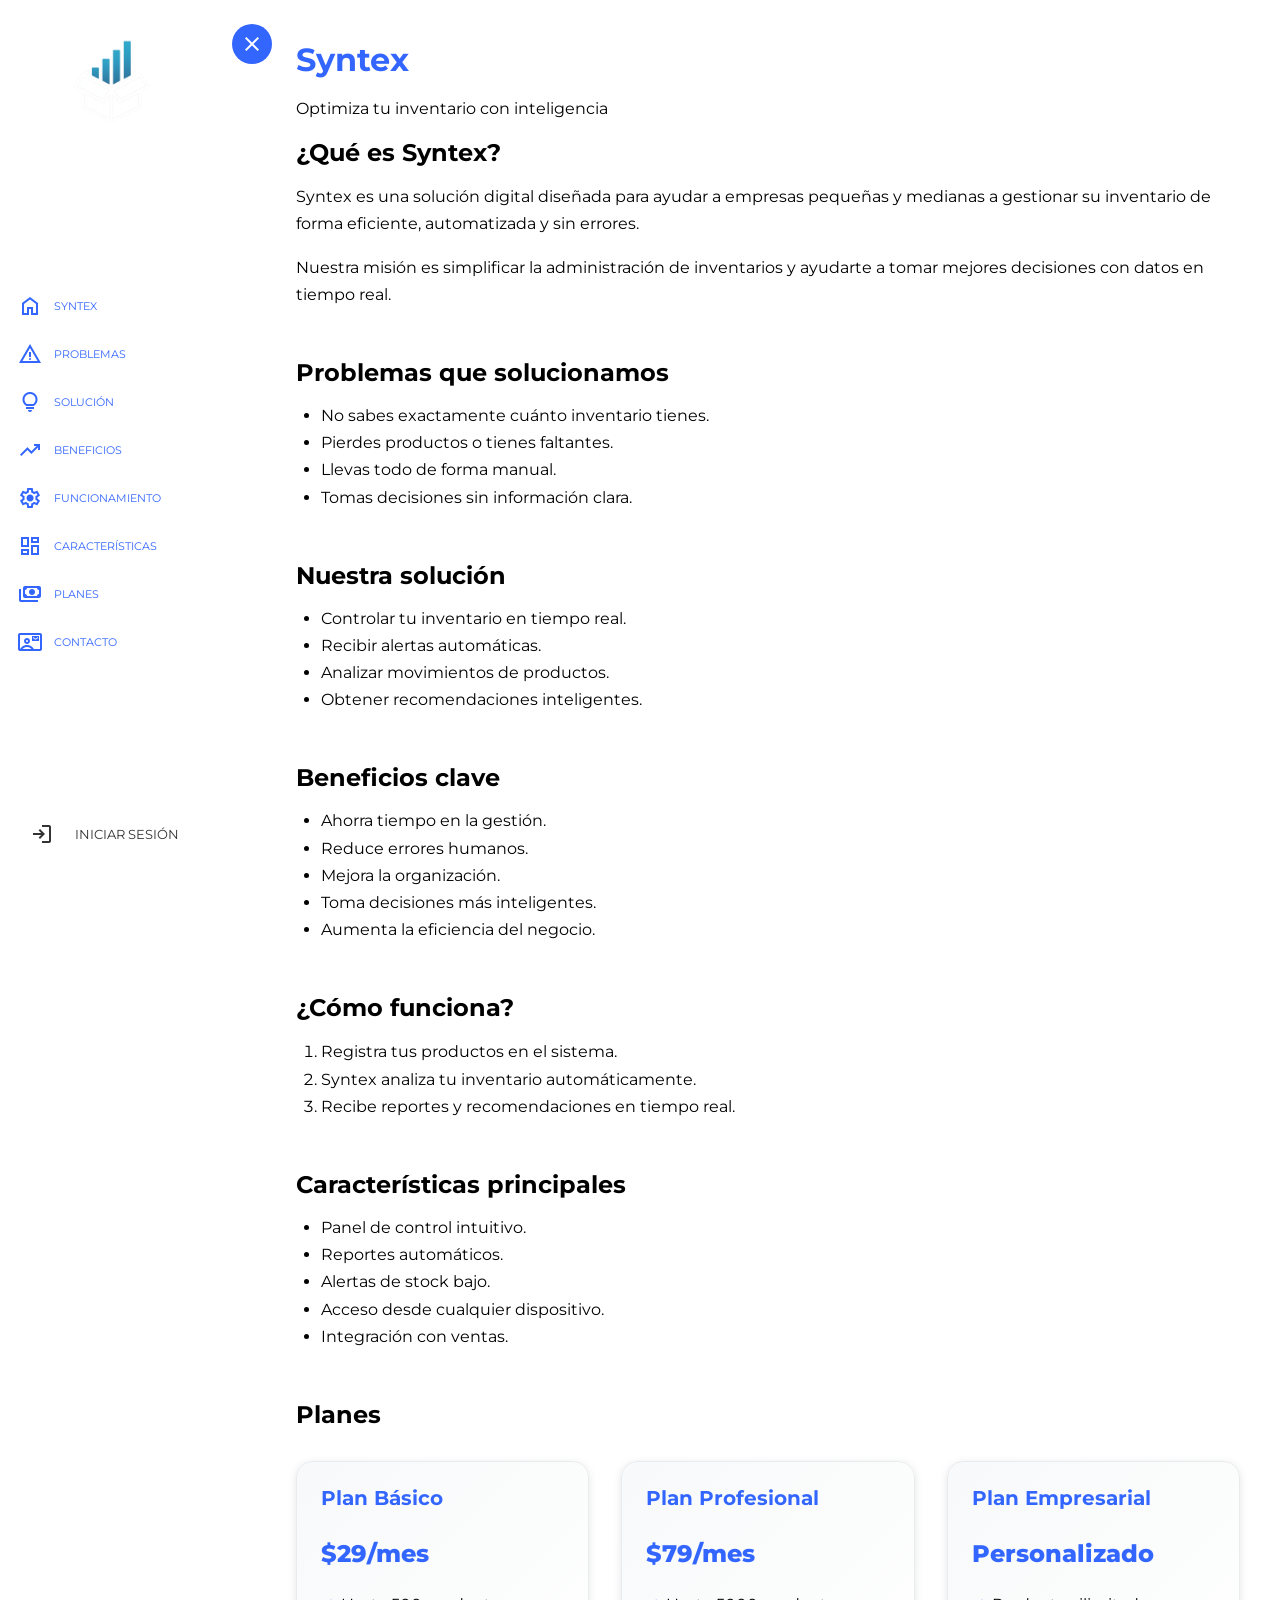
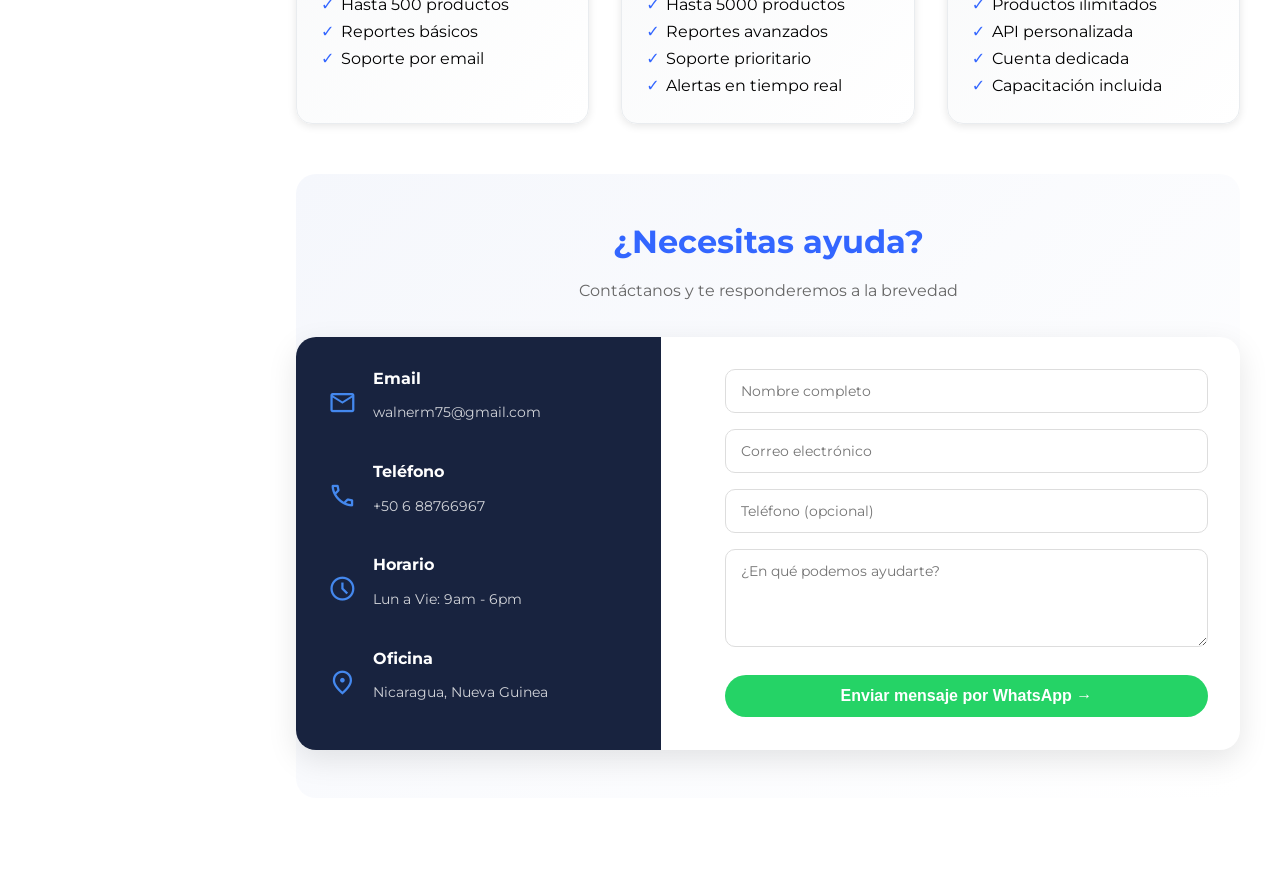
==== dashboard.html @ 65f5b145 "commit" ====
<!DOCTYPE html>
<html lang="es">
<head>
    <meta charset="UTF-8">
    <meta name="viewport" content="width=device-width, initial-scale=1.0">
    <meta name="description" content="Syntex - Solución inteligente para gestionar inventarios con IA">
    <title>Syntex | Optimiza tu inventario con inteligencia</title>

    <!-- Google Fonts -->
    <link href="https://fonts.googleapis.com/css2?family=Montserrat:wght@400;500;600;700;800&display=swap" rel="stylesheet">
    <link href="https://fonts.googleapis.com/css2?family=Material+Symbols+Outlined&display=swap" rel="stylesheet">

    <!-- CSS Principal -->
    <link rel="stylesheet" href="deshboard.css">
</head>
<body>

    <!-- SIDEBAR -->
    <aside class="sidebar" id="sidebar">

        <!-- Botón toggle del menú -->
        <div class="sidebar__toggle">
            <input type="checkbox" id="menu-checkbox" aria-label="Abrir o cerrar menú lateral">
            <label for="menu-checkbox" class="material-symbols-outlined menu-icon menu-icon--close" aria-hidden="true">close</label>
            <label for="menu-checkbox" class="material-symbols-outlined menu-icon menu-icon--open" aria-hidden="true">double_arrow</label>
        </div>

        <!-- Logo -->
        <div class="sidebar__logo">
            <img src="img/logo-Syntex.png" alt="Syntex - Volver al inicio" class="sidebar__logo-img">
        </div>

        <!-- Navegación principal -->
        <nav class="sidebar__nav" aria-label="Menú principal">
            <ul class="sidebar__menu">
                <li class="sidebar__item">
                    <span class="material-symbols-outlined" aria-hidden="true">home</span>
                    <a href="#que-es">Syntex</a>
                </li>
                <li class="sidebar__item">
                    <span class="material-symbols-outlined" aria-hidden="true">warning</span>
                    <a href="#problemas">Problemas</a>
                </li>
                <li class="sidebar__item">
                    <span class="material-symbols-outlined" aria-hidden="true">lightbulb</span>
                    <a href="#solucion">Solución</a>
                </li>
                <li class="sidebar__item">
                    <span class="material-symbols-outlined" aria-hidden="true">trending_up</span>
                    <a href="#beneficios">Beneficios</a>
                </li>
                <li class="sidebar__item">
                    <span class="material-symbols-outlined" aria-hidden="true">settings</span>
                    <a href="#funcionamiento">Funcionamiento</a>
                </li>
                <li class="sidebar__item">
                    <span class="material-symbols-outlined" aria-hidden="true">dashboard</span>
                    <a href="#caracteristicas">Características</a>
                </li>
                <li class="sidebar__item">
                    <span class="material-symbols-outlined" aria-hidden="true">payments</span>
                    <a href="#planes">Planes</a>
                </li>
                <li class="sidebar__item">
                    <span class="material-symbols-outlined" aria-hidden="true">contact_mail</span>
                    <a href="#contacto">Contacto</a>
                </li>
            </ul>
        </nav>

        <!-- Perfil de usuario -->
        <!-- Perfil / Login -->
        <div class="sidebar__profile">
            <a href="index.html" class="sidebar__item item--profile" style="text-decoration: none;">
                <span class="material-symbols-outlined" aria-hidden="true">login</span>
                <span class="profile-option">Iniciar sesión</span>
            </a>
        </div>
        </div>
    </aside>

    <!-- CONTENIDO PRINCIPAL -->
    <main class="main-content">
        <h1 class="main-title">Syntex</h1>
        <p class="tagline">Optimiza tu inventario con inteligencia</p>

        <section id="que-es" class="content-section">
            <h2>¿Qué es Syntex?</h2>
            <p>Syntex es una solución digital diseñada para ayudar a empresas pequeñas y medianas a gestionar su inventario de forma eficiente, automatizada y sin errores.</p>
            <p>Nuestra misión es simplificar la administración de inventarios y ayudarte a tomar mejores decisiones con datos en tiempo real.</p>
        </section>

        <section id="problemas" class="content-section">
            <h2>Problemas que solucionamos</h2>
            <ul>
                <li>No sabes exactamente cuánto inventario tienes.</li>
                <li>Pierdes productos o tienes faltantes.</li>
                <li>Llevas todo de forma manual.</li>
                <li>Tomas decisiones sin información clara.</li>
            </ul>
        </section>

        <section id="solucion" class="content-section">
            <h2>Nuestra solución</h2>
            <ul>
                <li>Controlar tu inventario en tiempo real.</li>
                <li>Recibir alertas automáticas.</li>
                <li>Analizar movimientos de productos.</li>
                <li>Obtener recomendaciones inteligentes.</li>
            </ul>
        </section>

        <section id="beneficios" class="content-section">
            <h2>Beneficios clave</h2>
            <ul>
                <li>Ahorra tiempo en la gestión.</li>
                <li>Reduce errores humanos.</li>
                <li>Mejora la organización.</li>
                <li>Toma decisiones más inteligentes.</li>
                <li>Aumenta la eficiencia del negocio.</li>
            </ul>
        </section>

        <section id="funcionamiento" class="content-section">
            <h2>¿Cómo funciona?</h2>
            <ol>
                <li>Registra tus productos en el sistema.</li>
                <li>Syntex analiza tu inventario automáticamente.</li>
                <li>Recibe reportes y recomendaciones en tiempo real.</li>
            </ol>
        </section>

        <section id="caracteristicas" class="content-section">
            <h2>Características principales</h2>
            <ul>
                <li>Panel de control intuitivo.</li>
                <li>Reportes automáticos.</li>
                <li>Alertas de stock bajo.</li>
                <li>Acceso desde cualquier dispositivo.</li>
                <li>Integración con ventas.</li>
            </ul>
        </section>

        <section id="planes" class="content-section">
            <h2>Planes</h2>
            <div class="plans-container">
                <div class="plan-card">
                    <h3>Plan Básico</h3>
                    <p class="plan-price">$29/mes</p>
                    <ul>
                        <li>Hasta 500 productos</li>
                        <li>Reportes básicos</li>
                        <li>Soporte por email</li>
                    </ul>
                </div>
                <div class="plan-card">
                    <h3>Plan Profesional</h3>
                    <p class="plan-price">$79/mes</p>
                    <ul>
                        <li>Hasta 5000 productos</li>
                        <li>Reportes avanzados</li>
                        <li>Soporte prioritario</li>
                        <li>Alertas en tiempo real</li>
                    </ul>
                </div>
                <div class="plan-card">
                    <h3>Plan Empresarial</h3>
                    <p class="plan-price">Personalizado</p>
                    <ul>
                        <li>Productos ilimitados</li>
                        <li>API personalizada</li>
                        <li>Cuenta dedicada</li>
                        <li>Capacitación incluida</li>
                    </ul>
                </div>
            </div>
        </section>

        <!-- SECCIÓN DE CONTACTO CON WHATSAPP (sin botón flotante) -->
        <section id="contacto" class="contact-section">
            <h2 class="contact-section__title">¿Necesitas ayuda?</h2>
            <p class="contact-section__subtitle">Contáctanos y te responderemos a la brevedad</p>

            <div class="contact-section__container">
                <!-- Información de contacto -->
                <div class="contact-info">
                    <div class="contact-info__item">
                        <span class="material-symbols-outlined">mail</span>
                        <div>
                            <h4>Email</h4>
                            <p>walnerm75@gmail.com</p>
                        </div>
                    </div>
                    <div class="contact-info__item">
                        <span class="material-symbols-outlined">phone</span>
                        <div>
                            <h4>Teléfono</h4>
                            <p>+50 6 88766967</p>
                        </div>
                    </div>
                    <div class="contact-info__item">
                        <span class="material-symbols-outlined">schedule</span>
                        <div>
                            <h4>Horario</h4>
                            <p>Lun a Vie: 9am - 6pm</p>
                        </div>
                    </div>
                    <div class="contact-info__item">
                        <span class="material-symbols-outlined">location_on</span>
                        <div>
                            <h4>Oficina</h4>
                            <p>Nicaragua, Nueva Guinea</p>
                        </div>
                    </div>
                </div>

                <!-- Formulario de contacto que envía a WhatsApp -->
                <form class="contact-form" id="whatsappForm">
                    <div class="contact-form__group">
                        <input type="text" id="whatsapp_nombre" placeholder="Nombre completo" required>
                    </div>
                    <div class="contact-form__group">
                        <input type="email" id="whatsapp_email" placeholder="Correo electrónico" required>
                    </div>
                    <div class="contact-form__group">
                        <input type="tel" id="whatsapp_telefono" placeholder="Teléfono (opcional)">
                    </div>
                    <div class="contact-form__group">
                        <textarea id="whatsapp_mensaje" rows="4" placeholder="¿En qué podemos ayudarte?" required></textarea>
                    </div>
                    <button type="submit" class="contact-form__button">Enviar mensaje por WhatsApp →</button>
                </form>
            </div>
        </section>
    </main>

    <!-- JavaScript para el menú colapsable y WhatsApp -->
    <script>
        // Menú colapsable
        (function() {
            const checkbox = document.getElementById('menu-checkbox');
            const sidebar = document.getElementById('sidebar');

            if (checkbox && sidebar) {
                checkbox.addEventListener('change', function() {
                    if (this.checked) {
                        sidebar.classList.add('sidebar--collapsed');
                    } else {
                        sidebar.classList.remove('sidebar--collapsed');
                    }
                });
            }
        })();

        // Formulario que envía a WhatsApp
        const whatsappForm = document.getElementById('whatsappForm');
        if (whatsappForm) {
            whatsappForm.addEventListener('submit', function(e) {
                e.preventDefault();

                const nombre = document.getElementById('whatsapp_nombre').value;
                const email = document.getElementById('whatsapp_email').value;
                const telefono = document.getElementById('whatsapp_telefono').value;
                const mensaje = document.getElementById('whatsapp_mensaje').value;

                // Construir el mensaje para WhatsApp
                let texto = `*Nuevo mensaje desde Syntex*%0A%0A`;
                texto += `*Nombre:* ${nombre}%0A`;
                texto += `*Email:* ${email}%0A`;
                if(telefono) texto += `*Teléfono:* ${telefono}%0A`;
                texto += `*Mensaje:* ${mensaje}`;

                // ⚠️ CAMBIA ESTE NÚMERO POR EL TUYO ⚠️
                window.open(`https://wa.me/81262940?text=${texto}`, '_blank');

                alert('Serás redirigido a WhatsApp para enviar el mensaje');
                this.reset();
            });
        }
    </script>
</body>
</html>
---- deshboard.css ----
* {
    box-sizing: border-box;
}

html {
    scroll-behavior: smooth;
}

body, div, ul, li, a , h1, h2, h3, h4 {
    margin: 0;
    padding: 0;
}

label, .sidebar__nav {
    user-select: none;
}

body {
    --bg-color: color-mix(in srgb, #26f 70%, #fff);
    --sidebar-color: #fff;
    --dark-color: #36f;
    --text-color: #333;
    background-color: var(--sidebar-color);
    font-family: 'Montserrat', system-ui, sans-serif;
}

/* ============================================
HEADER / NAVEGACIÓN (corregido sin azul)
   ============================================ */

.header {
    max-height: 50px;
    background-color: #fff;
    display: flex;
    justify-content: space-between;
    align-items: center;
    position: relative;
    z-index: 10;
    text-align: center;
    font-size: 20px;
    color: #48e;
}

.header__open-nav-button {
    color: #48e;
    font-size: 3rem;
    font-weight: 600;
    position: absolute;
    right: 10px;
    background: transparent;
    border: none;
    cursor: pointer;
    -webkit-tap-highlight-color: transparent;
}

.header__open-nav-button:focus,
.header__open-nav-button:active {
    outline: none;
    background: transparent;
    color: #48e;
}

.header__checkbox {
    display: none;
}

.header__checkbox:focus,
.header__checkbox:active {
    outline: none;
}

.header__nav {
    display: none;
    background-color: #fff;
    position: absolute;
    height: 100vh;
    width: 100vw;
    top: 0;
    left: 0;
    z-index: 100;
}

.header__checkbox:checked ~ .header__nav {
    display: flex;
    align-items: center;
    justify-content: center;
}

.header__nav-list {
    display: flex;
    flex-direction: column;
    height: 40vh;
    margin: auto;
    justify-content: space-evenly;
    align-items: center;
}

.header__logo {
    max-width: 100%;
    width: 50px;
    margin: 10px 20px;
    object-fit: contain;
}

.header__nav-item {
    list-style: none;
}

.header__nav-item a {
    color: inherit;
    text-decoration: none;
    font-size: 1.2rem;
    transition: all 0.3s ease;
    -webkit-tap-highlight-color: transparent;
}

.header__nav-item a:focus,
.header__nav-item a:active {
    outline: none;
    background: transparent;
    color: #48e;
}

.header__nav-item a:hover {
    text-decoration: underline;
    color: #48e;
}

/* -------- HEADER QUERIES --------*/
@media screen and (min-width: 600px) {
    .header {
        padding: 20px 0;
        position: sticky;
        top: 0;
        max-height: 80px;
    }

    .header__nav {
        display: block;
        position: static;
        height: auto;
        width: auto;
        justify-content: space-between;
        background-color: initial;
    }

    .header__nav-list {
        flex-direction: row;
        height: auto;
        width: auto;
        gap: 20px;
        margin-right: 40px;
    }

    .header__open-nav-button {
        display: none;
    }
}

/* ============================================
SIDEBAR STYLES
   ============================================ */

.sidebar {
    background-color: var(--sidebar-color);
    position: fixed;
    height: 100dvh;
    width: clamp(220px, 20vw, 300px);
    font-size: clamp(1rem, 2.2vw, 1.5rem);
    display: flex;
    flex-direction: column;
    justify-content: space-between;
    padding: 30px 0 30px 6px;
    transition: all 0.3s ease-in-out;
    z-index: 100;
}

.sidebar--collapsed {
    width: 85px;
}

.sidebar__toggle {
    position: absolute;
    top: 1.5rem;
    right: -1rem;
    z-index: 110;
}

#menu-checkbox {
    display: none;
}

.menu-icon {
    background-color: var(--dark-color);
    color: white;
    font-size: 1.5rem;
    border-radius: 50%;
    padding: 0.5rem;
    cursor: pointer;
    transition: all 0.3s ease;
    display: inline-block;
}

.menu-icon--open {
    display: none;
}

#menu-checkbox:checked ~ .menu-icon--close {
    display: none;
}

#menu-checkbox:checked ~ .menu-icon--open {
    display: inline-block;
}

.sidebar--collapsed .sidebar__toggle {
    right: -0.5rem;
}

.sidebar__nav {
    flex: 1;
    display: flex;
}

.sidebar__nav ul {
    display: flex;
    flex-direction: column;
    justify-content: center;
    width: 100%;
}

.sidebar__item {
    list-style: none;
    display: flex;
    align-items: center;
    text-transform: uppercase;
    font-size: .7rem;
    padding-right: 6px;
    color: var(--dark-color);
    border-radius: 36px 0 0 36px;
    position: relative;
    transition: all 0.3s ease;
    white-space: nowrap;
}

.sidebar__item span {
    padding: 12px;
    font-size: 1.5rem;
}

.sidebar__item a {
    color: inherit;
    text-decoration: none;
}

.sidebar__item:hover {
    background-color: var(--bg-color);
    color: var(--sidebar-color);
}

.sidebar--collapsed .sidebar__item a {
    display: none;
}

.sidebar--collapsed .sidebar__item {
    padding: 0.5rem;
    border-radius: 50%;
    justify-content: center;
}

.sidebar--collapsed .sidebar__item:hover {
    border-radius: 50%;
}

/*----- SIDEBAR PICTURE STYLES ----*/

.sidebar__logo {
    margin-left: 1.5rem;
    position: relative;
    z-index: 10;
    transition: all 0.3s ease;
}

.sidebar__logo-img {
    width: clamp(4rem, 75%, 20rem);
    opacity: .82;
    filter: hue-rotate(-22deg);
    transition: all 0.3s ease;
}

.sidebar--collapsed .sidebar__logo {
    margin-left: 0.25rem;
}

.sidebar--collapsed .sidebar__logo-img {
    max-width: 3rem;
}

/*----- SIDEBAR PROFILE MENU STYLES ----*/

.sidebar__profile img {
    border-radius: 50%;
    width: 1.5rem;
}

.item--profile .profile-option {
    font-size: .8rem;
    padding: 0 12px 0 9px;
    color: inherit;
}

.item--profile {
    margin: 12px;
    width: fit-content;
    color: var(--text-color);
}

.item--profile:hover {
    opacity: .7;
}

.sidebar--collapsed .profile-option {
    display: none;
}

/*----- MAIN CONTENT -----*/

.main-content {
    margin-left: clamp(220px, 20vw, 300px);
    padding: 40px;
    min-height: 100vh;
    background-color: #fff;
    transition: all 0.3s ease;
}

.sidebar--collapsed ~ .main-content {
    margin-left: 85px;
}

.main-content h1 {
    color: var(--dark-color);
    margin-bottom: 10px;
}

.main-content h2 {
    margin-bottom: 15px;
}

.main-content section {
    margin-bottom: 50px;
}

.main-content p,
.main-content li {
    line-height: 1.7;
}

.main-content ul,
.main-content ol {
    padding-left: 25px;
}

/*----- PLANES -----*/

.plans-container {
    display: flex;
    flex-wrap: wrap;
    gap: 2rem;
    margin-top: 2rem;
}

.plan-card {
    flex: 1;
    min-width: 200px;
    background: linear-gradient(135deg, #f8f9fa, #ffffff);
    border-radius: 1rem;
    padding: 1.5rem;
    box-shadow: 0 2px 8px rgba(0,0,0,0.1);
    transition: all 0.3s ease;
    border: 1px solid #e9ecef;
}

.plan-card:hover {
    transform: translateY(-5px);
    box-shadow: 0 4px 20px rgba(0,0,0,0.15);
}

.plan-card h3 {
    font-size: 1.25rem;
    font-weight: 700;
    color: var(--dark-color);
    margin-bottom: 0.5rem;
}

.plan-price {
    font-size: 1.5rem;
    font-weight: 800;
    color: var(--dark-color);
    margin-bottom: 1rem;
}

.plan-card ul {
    list-style: none;
    padding-left: 0;
}

.plan-card li {
    padding-left: 1.25rem;
    position: relative;
}

.plan-card li::before {
    content: '✓';
    position: absolute;
    left: 0;
    color: var(--dark-color);
    font-weight: bold;
}

/*----- SECCIÓN DE CONTACTO -----*/

.contact-section {
    padding: 3rem 0;
    background: linear-gradient(135deg, #f5f7fc 0%, #fff 100%);
    border-radius: 20px;
    margin-top: 2rem;
}

.contact-section__title {
    font-size: 2rem;
    text-align: center;
    color: var(--dark-color);
    margin-bottom: 0.5rem;
}

.contact-section__subtitle {
    text-align: center;
    color: #666;
    margin-bottom: 2rem;
}

.contact-section__container {
    max-width: 1000px;
    margin: 0 auto;
    display: grid;
    grid-template-columns: 1fr 1.5fr;
    gap: 2rem;
    background: #fff;
    border-radius: 20px;
    overflow: hidden;
    box-shadow: 0 10px 30px rgba(0,0,0,0.1);
}

.contact-info {
    background: #18233f;
    color: #fff;
    padding: 2rem;
    display: flex;
    flex-direction: column;
    gap: 1.5rem;
}

.contact-info__item {
    display: flex;
    align-items: center;
    gap: 1rem;
}

.contact-info__item .material-symbols-outlined {
    font-size: 1.8rem;
    color: #48e;
}

.contact-info__item h4 {
    margin-bottom: 0.25rem;
    font-size: 1rem;
}

.contact-info__item p {
    opacity: 0.8;
    font-size: 0.85rem;
}

.contact-form {
    padding: 2rem;
    display: flex;
    flex-direction: column;
    gap: 1rem;
}

.contact-form__group input,
.contact-form__group textarea {
    width: 100%;
    padding: 12px 15px;
    border: 1px solid #ddd;
    border-radius: 10px;
    font-family: inherit;
    font-size: 0.9rem;
    transition: all 0.3s ease;
}

.contact-form__group input:focus,
.contact-form__group textarea:focus {
    outline: none;
    border-color: #48e;
    box-shadow: 0 0 0 3px rgba(68, 136, 238, 0.1);
}

.contact-form__button {
    background-color: #25D366;
    color: #fff;
    border: none;
    padding: 12px 24px;
    border-radius: 50px;
    font-size: 1rem;
    font-weight: 600;
    cursor: pointer;
    transition: all 0.3s ease;
    margin-top: 0.5rem;
}

.contact-form__button:hover {
    background-color: #128C7E;
    transform: translateY(-2px);
}

/*----- RESPONSIVE -----*/

@media screen and (max-width: 768px) {
    .main-content {
        margin-left: 90px;
        padding: 20px;
    }

    .contact-section__container {
        grid-template-columns: 1fr;
    }

    .plans-container {
        flex-direction: column;
    }
}

@media (max-width: 480px) {
    .main-content {
        margin-left: 70px;
        padding: 15px;
    }

    .contact-section {
        padding: 2rem 1rem;
    }
}
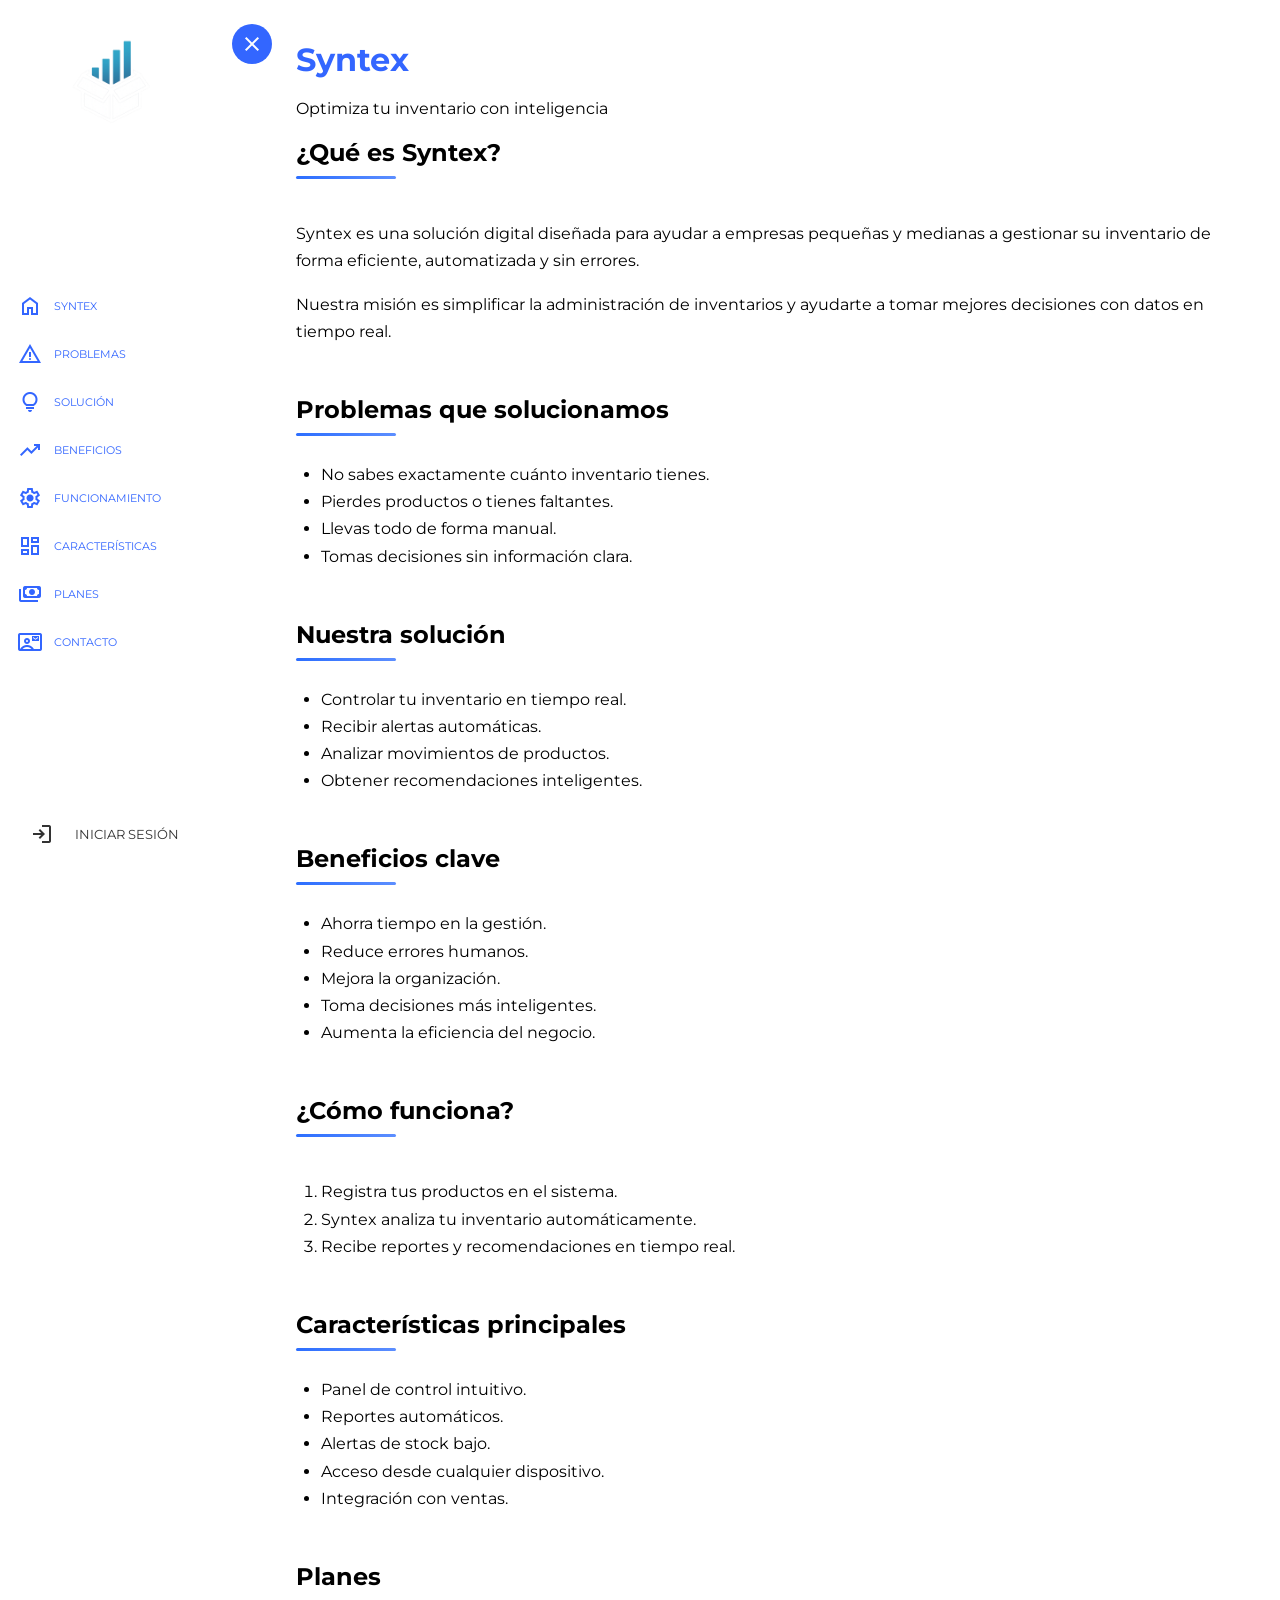
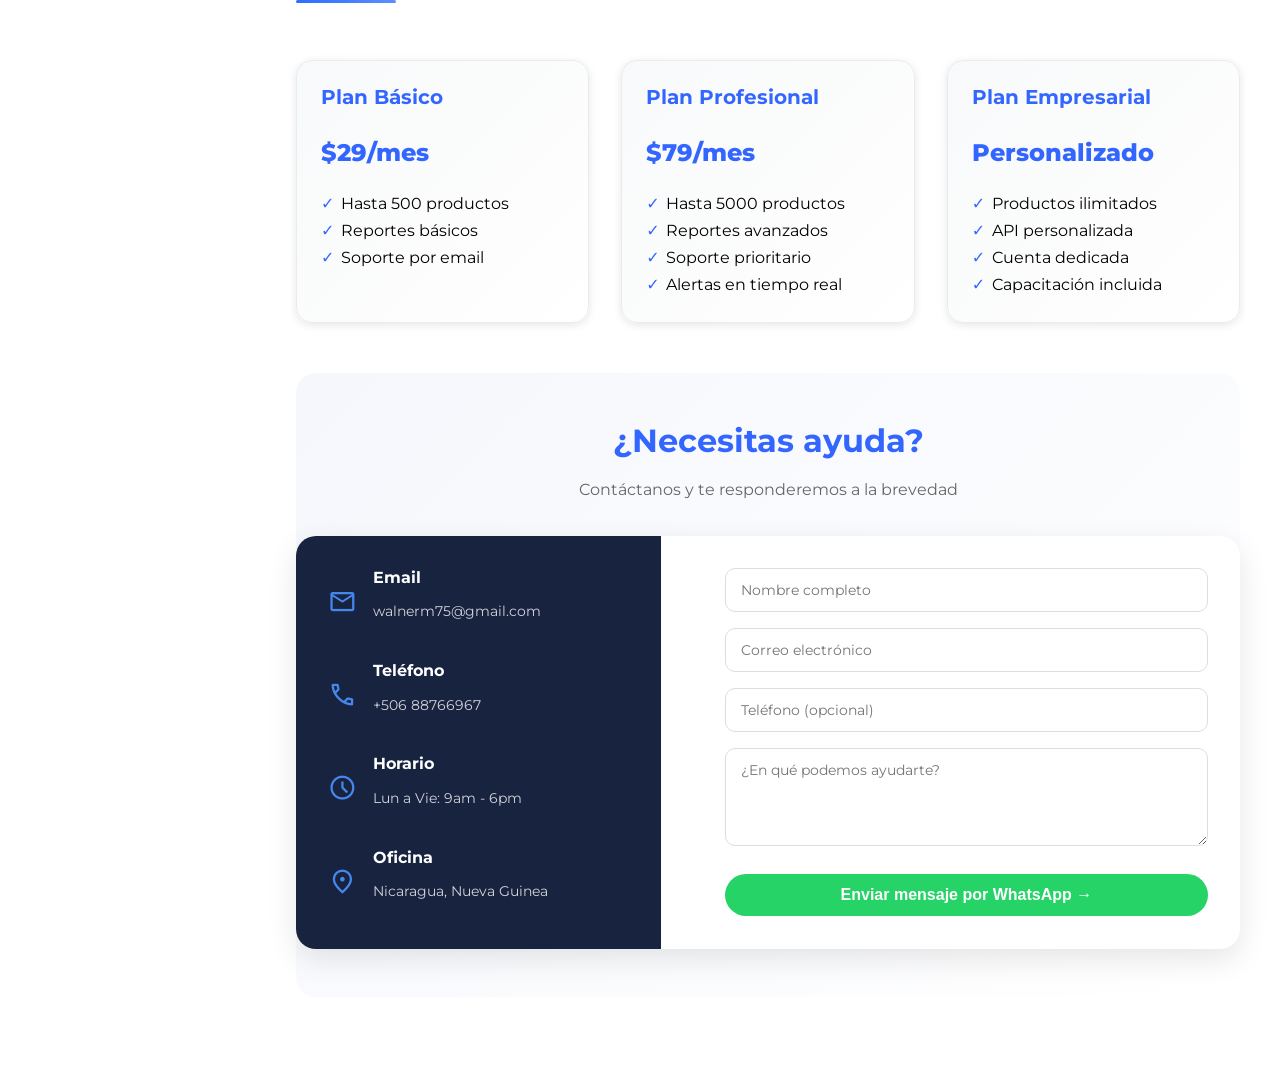
==== commit 846f6ad9: "commit" ====
--- a/dashboard.html
+++ b/dashboard.html
@@ -11,7 +11,7 @@
     <link href="https://fonts.googleapis.com/css2?family=Material+Symbols+Outlined&display=swap" rel="stylesheet">
 
     <!-- CSS Principal -->
-    <link rel="stylesheet" href="deshboard.css">
+    <link rel="stylesheet" href="dashboard.css">
 </head>
 <body>
 
@@ -69,7 +69,6 @@
         </nav>
 
         <!-- Perfil de usuario -->
-        <!-- Perfil / Login -->
         <div class="sidebar__profile">
             <a href="index.html" class="sidebar__item item--profile" style="text-decoration: none;">
                 <span class="material-symbols-outlined" aria-hidden="true">login</span>
@@ -176,7 +175,7 @@
             </div>
         </section>
 
-        <!-- SECCIÓN DE CONTACTO CON WHATSAPP (sin botón flotante) -->
+        <!-- SECCIÓN DE CONTACTO CON WHATSAPP -->
         <section id="contacto" class="contact-section">
             <h2 class="contact-section__title">¿Necesitas ayuda?</h2>
             <p class="contact-section__subtitle">Contáctanos y te responderemos a la brevedad</p>
@@ -195,7 +194,7 @@
                         <span class="material-symbols-outlined">phone</span>
                         <div>
                             <h4>Teléfono</h4>
-                            <p>+50 6 88766967</p>
+                            <p>+506 88766967</p>
                         </div>
                     </div>
                     <div class="contact-info__item">
@@ -270,7 +269,6 @@
                 if(telefono) texto += `*Teléfono:* ${telefono}%0A`;
                 texto += `*Mensaje:* ${mensaje}`;
 
-                // ⚠️ CAMBIA ESTE NÚMERO POR EL TUYO ⚠️
                 window.open(`https://wa.me/81262940?text=${texto}`, '_blank');
 
                 alert('Serás redirigido a WhatsApp para enviar el mensaje');
--- a/dashboard.css
+++ b/dashboard.css
@@ -0,0 +1,577 @@
+* {
+    box-sizing: border-box;
+}
+
+html {
+    scroll-behavior: smooth;
+}
+
+body, div, ul, li, a , h1, h2, h3, h4 {
+    margin: 0;
+    padding: 0;
+}
+
+label, .sidebar__nav {
+    user-select: none;
+}
+
+body {
+    --bg-color: color-mix(in srgb, #26f 70%, #fff);
+    --sidebar-color: #fff;
+    --dark-color: #36f;
+    --text-color: #333;
+    background-color: var(--sidebar-color);
+    font-family: 'Montserrat', system-ui, sans-serif;
+}
+
+/* ============================================
+HEADER / NAVEGACIÓN (corregido sin azul)
+   ============================================ */
+
+.header {
+    max-height: 50px;
+    background-color: #fff;
+    display: flex;
+    justify-content: space-between;
+    align-items: center;
+    position: relative;
+    z-index: 10;
+    text-align: center;
+    font-size: 20px;
+    color: #48e;
+}
+
+.header__open-nav-button {
+    color: #48e;
+    font-size: 3rem;
+    font-weight: 600;
+    position: absolute;
+    right: 10px;
+    background: transparent;
+    border: none;
+    cursor: pointer;
+    -webkit-tap-highlight-color: transparent;
+}
+
+.header__open-nav-button:focus,
+.header__open-nav-button:active {
+    outline: none;
+    background: transparent;
+    color: #48e;
+}
+
+.header__checkbox {
+    display: none;
+}
+
+.header__checkbox:focus,
+.header__checkbox:active {
+    outline: none;
+}
+
+.header__nav {
+    display: none;
+    background-color: #fff;
+    position: absolute;
+    height: 100vh;
+    width: 100vw;
+    top: 0;
+    left: 0;
+    z-index: 100;
+}
+
+.header__checkbox:checked ~ .header__nav {
+    display: flex;
+    align-items: center;
+    justify-content: center;
+}
+
+.header__nav-list {
+    display: flex;
+    flex-direction: column;
+    height: 40vh;
+    margin: auto;
+    justify-content: space-evenly;
+    align-items: center;
+}
+
+.header__logo {
+    max-width: 100%;
+    width: 50px;
+    margin: 10px 20px;
+    object-fit: contain;
+}
+
+.header__nav-item {
+    list-style: none;
+}
+
+.header__nav-item a {
+    color: inherit;
+    text-decoration: none;
+    font-size: 1.2rem;
+    transition: all 0.3s ease;
+    -webkit-tap-highlight-color: transparent;
+}
+
+.header__nav-item a:focus,
+.header__nav-item a:active {
+    outline: none;
+    background: transparent;
+    color: #48e;
+}
+
+.header__nav-item a:hover {
+    text-decoration: underline;
+    color: #48e;
+}
+
+/* -------- HEADER QUERIES --------*/
+@media screen and (min-width: 600px) {
+    .header {
+        padding: 20px 0;
+        position: sticky;
+        top: 0;
+        max-height: 80px;
+    }
+
+    .header__nav {
+        display: block;
+        position: static;
+        height: auto;
+        width: auto;
+        justify-content: space-between;
+        background-color: initial;
+    }
+
+    .header__nav-list {
+        flex-direction: row;
+        height: auto;
+        width: auto;
+        gap: 20px;
+        margin-right: 40px;
+    }
+
+    .header__open-nav-button {
+        display: none;
+    }
+}
+
+/* ============================================
+SIDEBAR STYLES
+   ============================================ */
+
+.sidebar {
+    background-color: var(--sidebar-color);
+    position: fixed;
+    height: 100dvh;
+    width: clamp(220px, 20vw, 300px);
+    font-size: clamp(1rem, 2.2vw, 1.5rem);
+    display: flex;
+    flex-direction: column;
+    justify-content: space-between;
+    padding: 30px 0 30px 6px;
+    transition: all 0.3s ease-in-out;
+    z-index: 100;
+}
+
+.sidebar--collapsed {
+    width: 85px;
+}
+
+.sidebar__toggle {
+    position: absolute;
+    top: 1.5rem;
+    right: -1rem;
+    z-index: 110;
+}
+
+#menu-checkbox {
+    display: none;
+}
+
+.menu-icon {
+    background-color: var(--dark-color);
+    color: white;
+    font-size: 1.5rem;
+    border-radius: 50%;
+    padding: 0.5rem;
+    cursor: pointer;
+    transition: all 0.3s ease;
+    display: inline-block;
+}
+
+.menu-icon--open {
+    display: none;
+}
+
+#menu-checkbox:checked ~ .menu-icon--close {
+    display: none;
+}
+
+#menu-checkbox:checked ~ .menu-icon--open {
+    display: inline-block;
+}
+
+.sidebar--collapsed .sidebar__toggle {
+    right: -0.5rem;
+}
+
+.sidebar__nav {
+    flex: 1;
+    display: flex;
+}
+
+.sidebar__nav ul {
+    display: flex;
+    flex-direction: column;
+    justify-content: center;
+    width: 100%;
+}
+
+.sidebar__item {
+    list-style: none;
+    display: flex;
+    align-items: center;
+    text-transform: uppercase;
+    font-size: .7rem;
+    padding-right: 6px;
+    color: var(--dark-color);
+    border-radius: 36px 0 0 36px;
+    position: relative;
+    transition: all 0.3s ease;
+    white-space: nowrap;
+}
+
+.sidebar__item span {
+    padding: 12px;
+    font-size: 1.5rem;
+}
+
+.sidebar__item a {
+    color: inherit;
+    text-decoration: none;
+}
+
+.sidebar__item:hover {
+    background-color: var(--bg-color);
+    color: var(--sidebar-color);
+}
+
+.sidebar--collapsed .sidebar__item a {
+    display: none;
+}
+
+.sidebar--collapsed .sidebar__item {
+    padding: 0.5rem;
+    border-radius: 50%;
+    justify-content: center;
+}
+
+.sidebar--collapsed .sidebar__item:hover {
+    border-radius: 50%;
+}
+
+/*----- SIDEBAR PICTURE STYLES ----*/
+
+.sidebar__logo {
+    margin-left: 1.5rem;
+    position: relative;
+    z-index: 10;
+    transition: all 0.3s ease;
+}
+
+.sidebar__logo-img {
+    width: clamp(4rem, 75%, 20rem);
+    opacity: .82;
+    filter: hue-rotate(-22deg);
+    transition: all 0.3s ease;
+}
+
+.sidebar--collapsed .sidebar__logo {
+    margin-left: 0.25rem;
+}
+
+.sidebar--collapsed .sidebar__logo-img {
+    max-width: 3rem;
+}
+
+/*----- SIDEBAR PROFILE MENU STYLES ----*/
+
+.sidebar__profile img {
+    border-radius: 50%;
+    width: 1.5rem;
+}
+
+.item--profile .profile-option {
+    font-size: .8rem;
+    padding: 0 12px 0 9px;
+    color: inherit;
+}
+
+.item--profile {
+    margin: 12px;
+    width: fit-content;
+    color: var(--text-color);
+}
+
+.item--profile:hover {
+    opacity: .7;
+}
+
+.sidebar--collapsed .profile-option {
+    display: none;
+}
+
+/*----- MAIN CONTENT -----*/
+
+.main-content {
+    margin-left: clamp(220px, 20vw, 300px);
+    padding: 40px;
+    min-height: 100vh;
+    background-color: #fff;
+    transition: all 0.3s ease;
+}
+
+.sidebar--collapsed ~ .main-content {
+    margin-left: 85px;
+}
+
+.main-content h1 {
+    color: var(--dark-color);
+    margin-bottom: 10px;
+}
+
+.main-content h2 {
+    margin-bottom: 15px;
+}
+
+.main-content section {
+    margin-bottom: 50px;
+}
+
+.main-content p,
+.main-content li {
+    line-height: 1.7;
+}
+
+.main-content ul,
+.main-content ol {
+    padding-left: 25px;
+}
+
+/*----- PLANES -----*/
+
+.plans-container {
+    display: flex;
+    flex-wrap: wrap;
+    gap: 2rem;
+    margin-top: 2rem;
+}
+
+.plan-card {
+    flex: 1;
+    min-width: 200px;
+    background: linear-gradient(135deg, #f8f9fa, #ffffff);
+    border-radius: 1rem;
+    padding: 1.5rem;
+    box-shadow: 0 2px 8px rgba(0,0,0,0.1);
+    transition: all 0.3s ease;
+    border: 1px solid #e9ecef;
+}
+
+.plan-card:hover {
+    transform: translateY(-5px);
+    box-shadow: 0 4px 20px rgba(0,0,0,0.15);
+}
+
+.plan-card h3 {
+    font-size: 1.25rem;
+    font-weight: 700;
+    color: var(--dark-color);
+    margin-bottom: 0.5rem;
+}
+
+.plan-price {
+    font-size: 1.5rem;
+    font-weight: 800;
+    color: var(--dark-color);
+    margin-bottom: 1rem;
+}
+
+.plan-card ul {
+    list-style: none;
+    padding-left: 0;
+}
+
+.plan-card li {
+    padding-left: 1.25rem;
+    position: relative;
+}
+
+.plan-card li::before {
+    content: '✓';
+    position: absolute;
+    left: 0;
+    color: var(--dark-color);
+    font-weight: bold;
+}
+
+/*----- SECCIÓN DE CONTACTO -----*/
+
+.contact-section {
+    padding: 3rem 0;
+    background: linear-gradient(135deg, #f5f7fc 0%, #fff 100%);
+    border-radius: 20px;
+    margin-top: 2rem;
+}
+
+.contact-section__title {
+    font-size: 2rem;
+    text-align: center;
+    color: var(--dark-color);
+    margin-bottom: 0.5rem;
+}
+
+.contact-section__subtitle {
+    text-align: center;
+    color: #666;
+    margin-bottom: 2rem;
+}
+
+.contact-section__container {
+    max-width: 1000px;
+    margin: 0 auto;
+    display: grid;
+    grid-template-columns: 1fr 1.5fr;
+    gap: 2rem;
+    background: #fff;
+    border-radius: 20px;
+    overflow: hidden;
+    box-shadow: 0 10px 30px rgba(0,0,0,0.1);
+}
+
+.contact-info {
+    background: #18233f;
+    color: #fff;
+    padding: 2rem;
+    display: flex;
+    flex-direction: column;
+    gap: 1.5rem;
+}
+
+.contact-info__item {
+    display: flex;
+    align-items: center;
+    gap: 1rem;
+}
+
+.contact-info__item .material-symbols-outlined {
+    font-size: 1.8rem;
+    color: #48e;
+}
+
+.contact-info__item h4 {
+    margin-bottom: 0.25rem;
+    font-size: 1rem;
+}
+
+.contact-info__item p {
+    opacity: 0.8;
+    font-size: 0.85rem;
+}
+
+.contact-form {
+    padding: 2rem;
+    display: flex;
+    flex-direction: column;
+    gap: 1rem;
+}
+
+.contact-form__group input,
+.contact-form__group textarea {
+    width: 100%;
+    padding: 12px 15px;
+    border: 1px solid #ddd;
+    border-radius: 10px;
+    font-family: inherit;
+    font-size: 0.9rem;
+    transition: all 0.3s ease;
+}
+
+.contact-form__group input:focus,
+.contact-form__group textarea:focus {
+    outline: none;
+    border-color: #48e;
+    box-shadow: 0 0 0 3px rgba(68, 136, 238, 0.1);
+}
+
+.contact-form__button {
+    background-color: #25D366;
+    color: #fff;
+    border: none;
+    padding: 12px 24px;
+    border-radius: 50px;
+    font-size: 1rem;
+    font-weight: 600;
+    cursor: pointer;
+    transition: all 0.3s ease;
+    margin-top: 0.5rem;
+}
+
+.contact-form__button:hover {
+    background-color: #128C7E;
+    transform: translateY(-2px);
+}
+
+/*----- RESPONSIVE -----*/
+
+@media screen and (max-width: 768px) {
+    .main-content {
+        margin-left: 90px;
+        padding: 20px;
+    }
+
+    .contact-section__container {
+        grid-template-columns: 1fr;
+    }
+
+    .plans-container {
+        flex-direction: column;
+    }
+}
+
+@media (max-width: 480px) {
+    .main-content {
+        margin-left: 70px;
+        padding: 15px;
+    }
+
+    .contact-section {
+        padding: 2rem 1rem;
+    }
+}
+
+/*-----LÍNEAS AZULES DEBAJO DE CADA TÍTULO------*/
+.content-section h2 {
+    position: relative;
+    padding-bottom: 12px;
+    margin-bottom: 25px;
+    display: inline-block;
+}
+
+.content-section h2::after {
+    content: '';
+    position: absolute;
+    bottom: 0;
+    left: 0;
+    width: 100px;
+    height: 3px;
+    background: linear-gradient(90deg, #2c6eff, #5c8eff);
+    border-radius: 3px;
+}
+
+.content-section {
+    margin-bottom: 40px;
+}
+
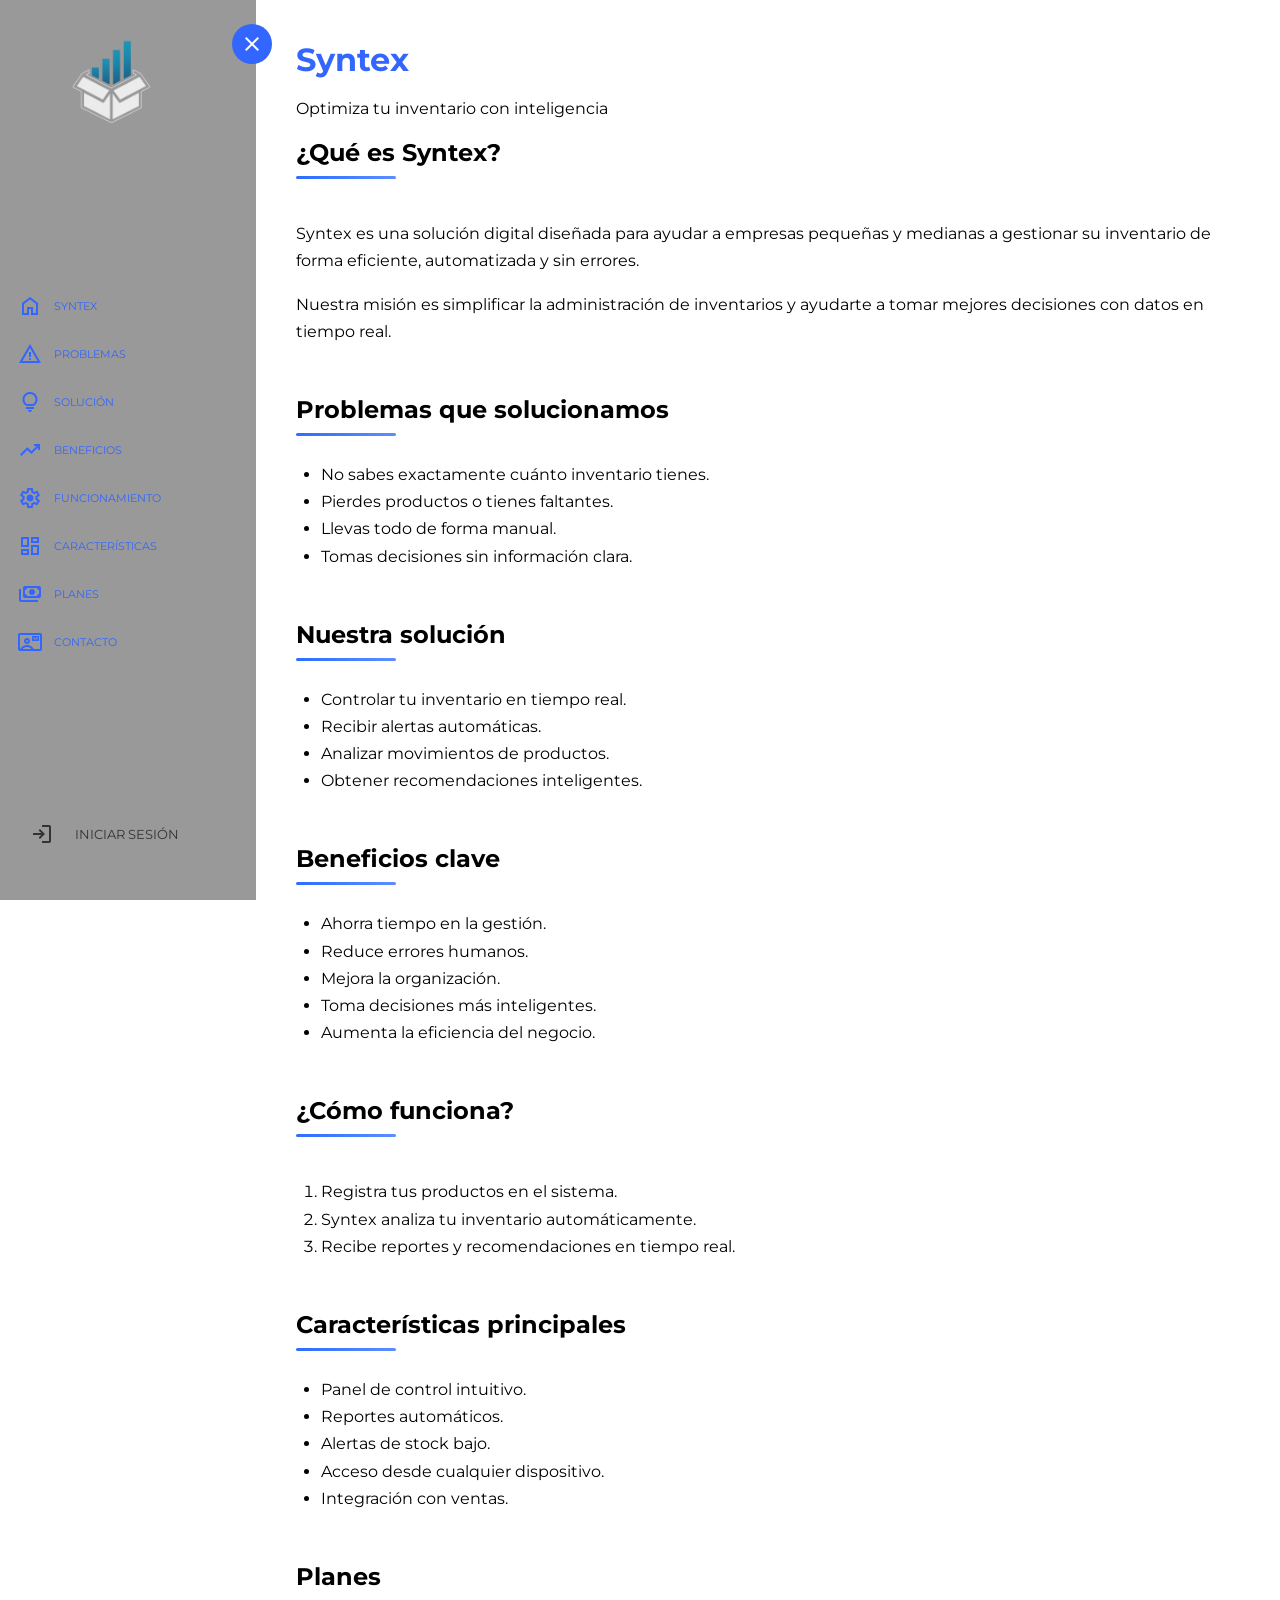
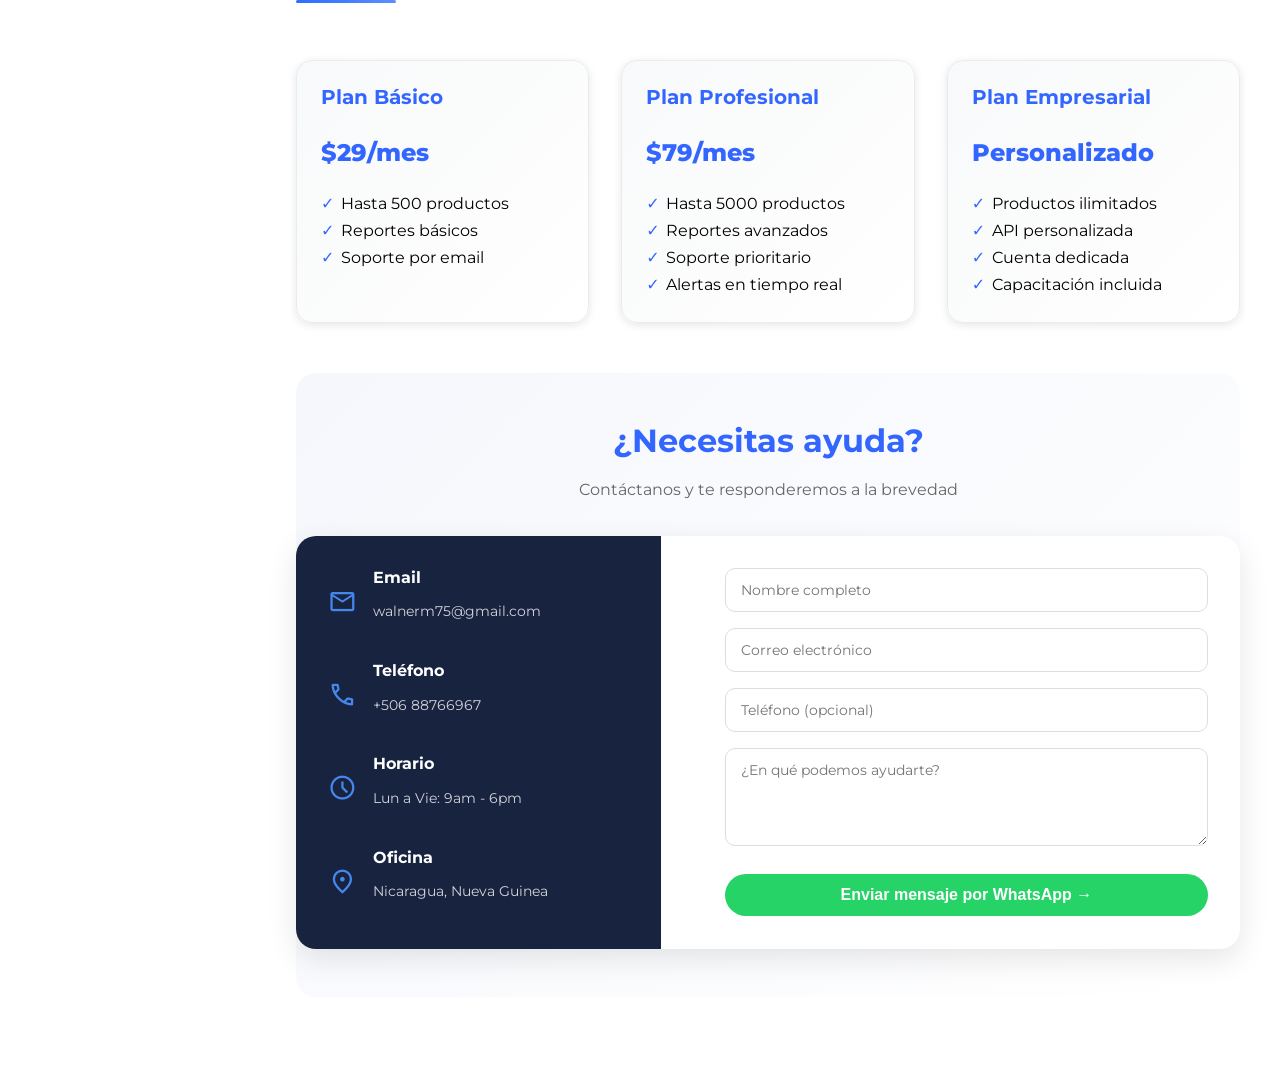
==== commit 2bc974d9: "Agregando .js" ====
--- a/dashboard.html
+++ b/dashboard.html
@@ -232,49 +232,6 @@
             </div>
         </section>
     </main>
-
-    <!-- JavaScript para el menú colapsable y WhatsApp -->
-    <script>
-        // Menú colapsable
-        (function() {
-            const checkbox = document.getElementById('menu-checkbox');
-            const sidebar = document.getElementById('sidebar');
-
-            if (checkbox && sidebar) {
-                checkbox.addEventListener('change', function() {
-                    if (this.checked) {
-                        sidebar.classList.add('sidebar--collapsed');
-                    } else {
-                        sidebar.classList.remove('sidebar--collapsed');
-                    }
-                });
-            }
-        })();
-
-        // Formulario que envía a WhatsApp
-        const whatsappForm = document.getElementById('whatsappForm');
-        if (whatsappForm) {
-            whatsappForm.addEventListener('submit', function(e) {
-                e.preventDefault();
-
-                const nombre = document.getElementById('whatsapp_nombre').value;
-                const email = document.getElementById('whatsapp_email').value;
-                const telefono = document.getElementById('whatsapp_telefono').value;
-                const mensaje = document.getElementById('whatsapp_mensaje').value;
-
-                // Construir el mensaje para WhatsApp
-                let texto = `*Nuevo mensaje desde Syntex*%0A%0A`;
-                texto += `*Nombre:* ${nombre}%0A`;
-                texto += `*Email:* ${email}%0A`;
-                if(telefono) texto += `*Teléfono:* ${telefono}%0A`;
-                texto += `*Mensaje:* ${mensaje}`;
-
-                window.open(`https://wa.me/81262940?text=${texto}`, '_blank');
-
-                alert('Serás redirigido a WhatsApp para enviar el mensaje');
-                this.reset();
-            });
-        }
-    </script>
+    <script src="dashboard.js"></script>
 </body>
 </html>
--- a/dashboard.css
+++ b/dashboard.css
@@ -162,7 +162,7 @@
    ============================================ */
 
 .sidebar {
-    background-color: var(--sidebar-color);
+    background-color: #999;
     position: fixed;
     height: 100dvh;
     width: clamp(220px, 20vw, 300px);
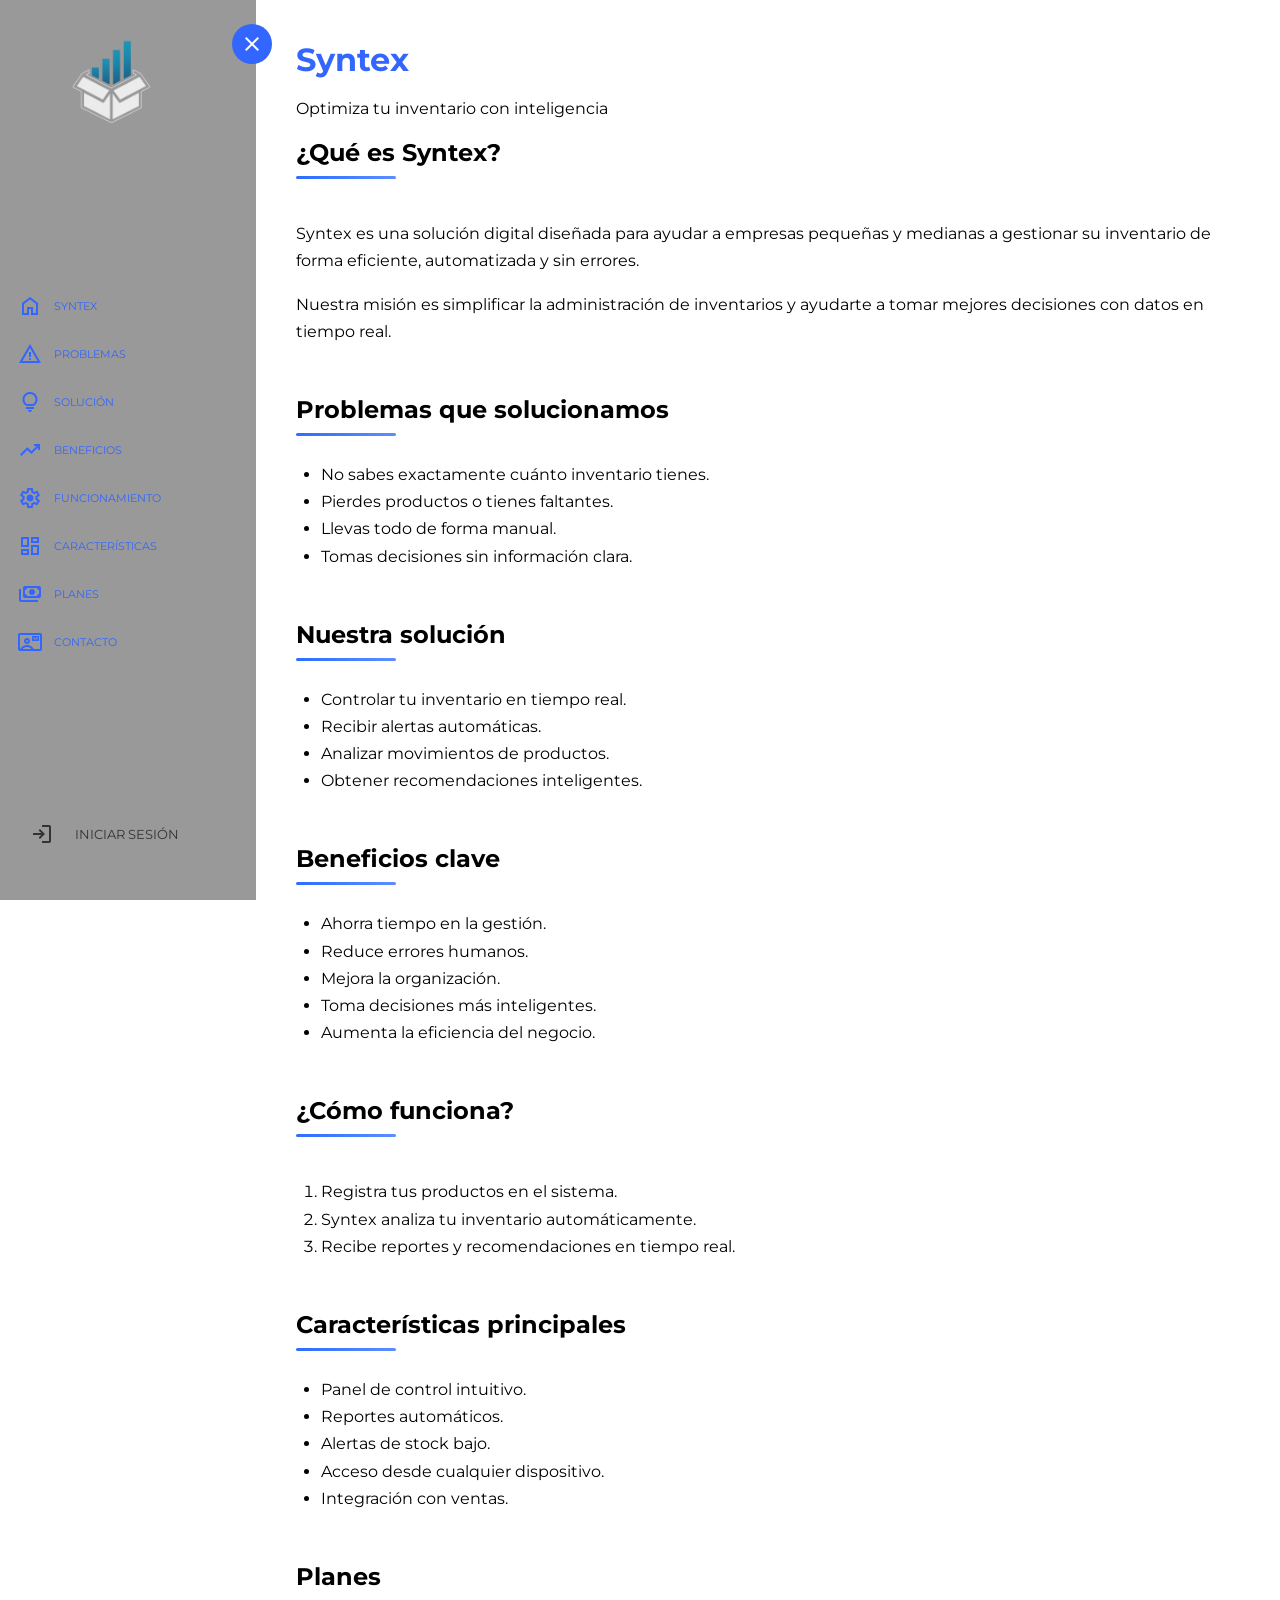
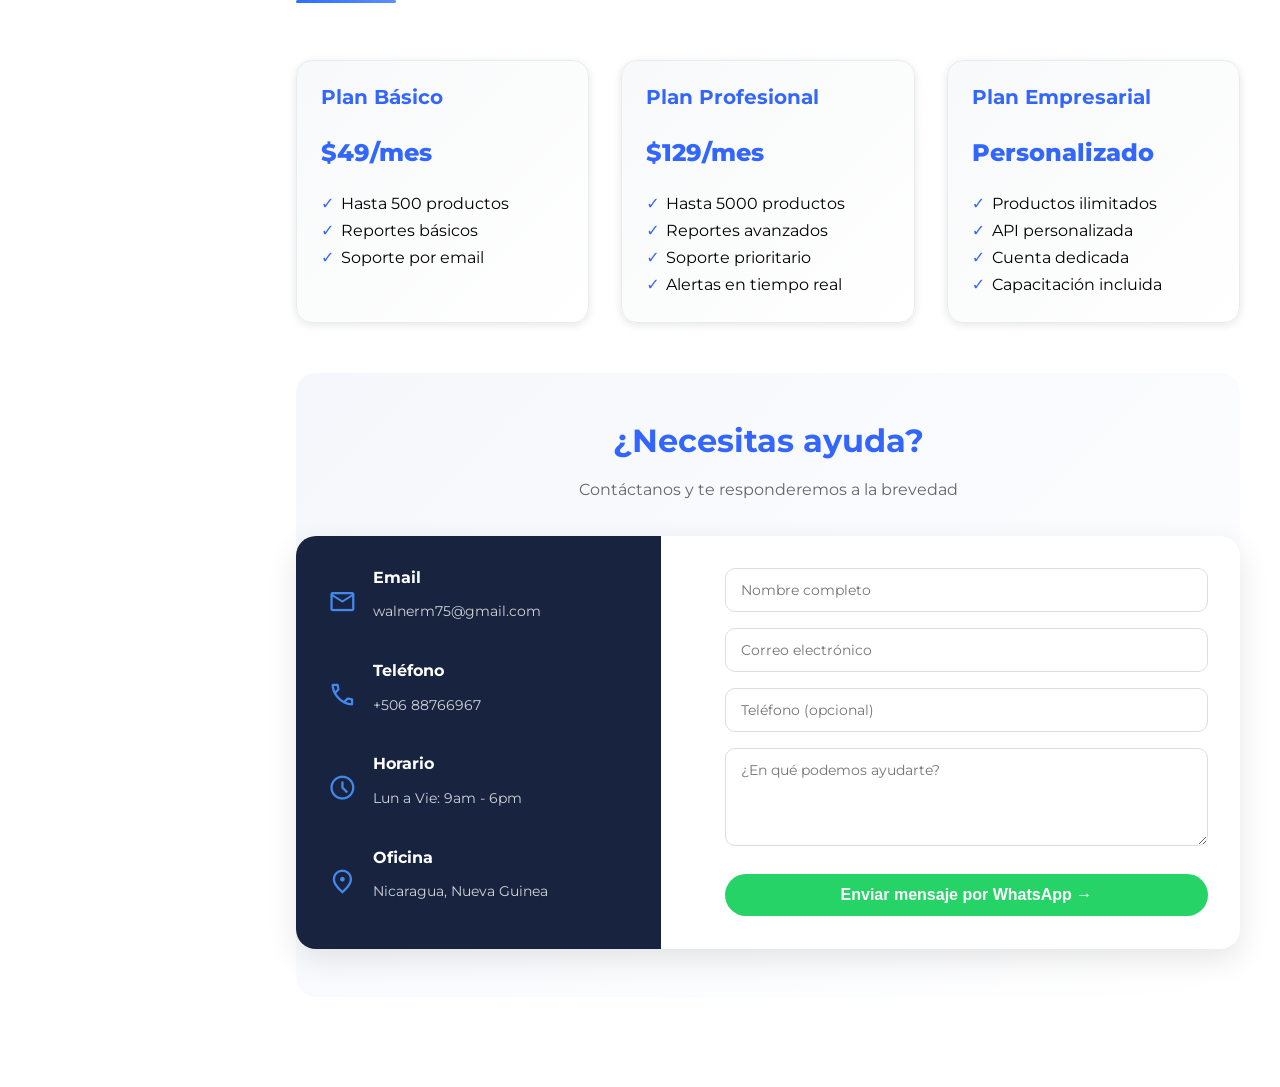
==== commit 07c2e6e3: "Cambios en los precios" ====
--- a/dashboard.html
+++ b/dashboard.html
@@ -145,7 +145,7 @@
             <div class="plans-container">
                 <div class="plan-card">
                     <h3>Plan Básico</h3>
-                    <p class="plan-price">$29/mes</p>
+                    <p class="plan-price">$49/mes</p>
                     <ul>
                         <li>Hasta 500 productos</li>
                         <li>Reportes básicos</li>
@@ -154,7 +154,7 @@
                 </div>
                 <div class="plan-card">
                     <h3>Plan Profesional</h3>
-                    <p class="plan-price">$79/mes</p>
+                    <p class="plan-price">$129/mes</p>
                     <ul>
                         <li>Hasta 5000 productos</li>
                         <li>Reportes avanzados</li>
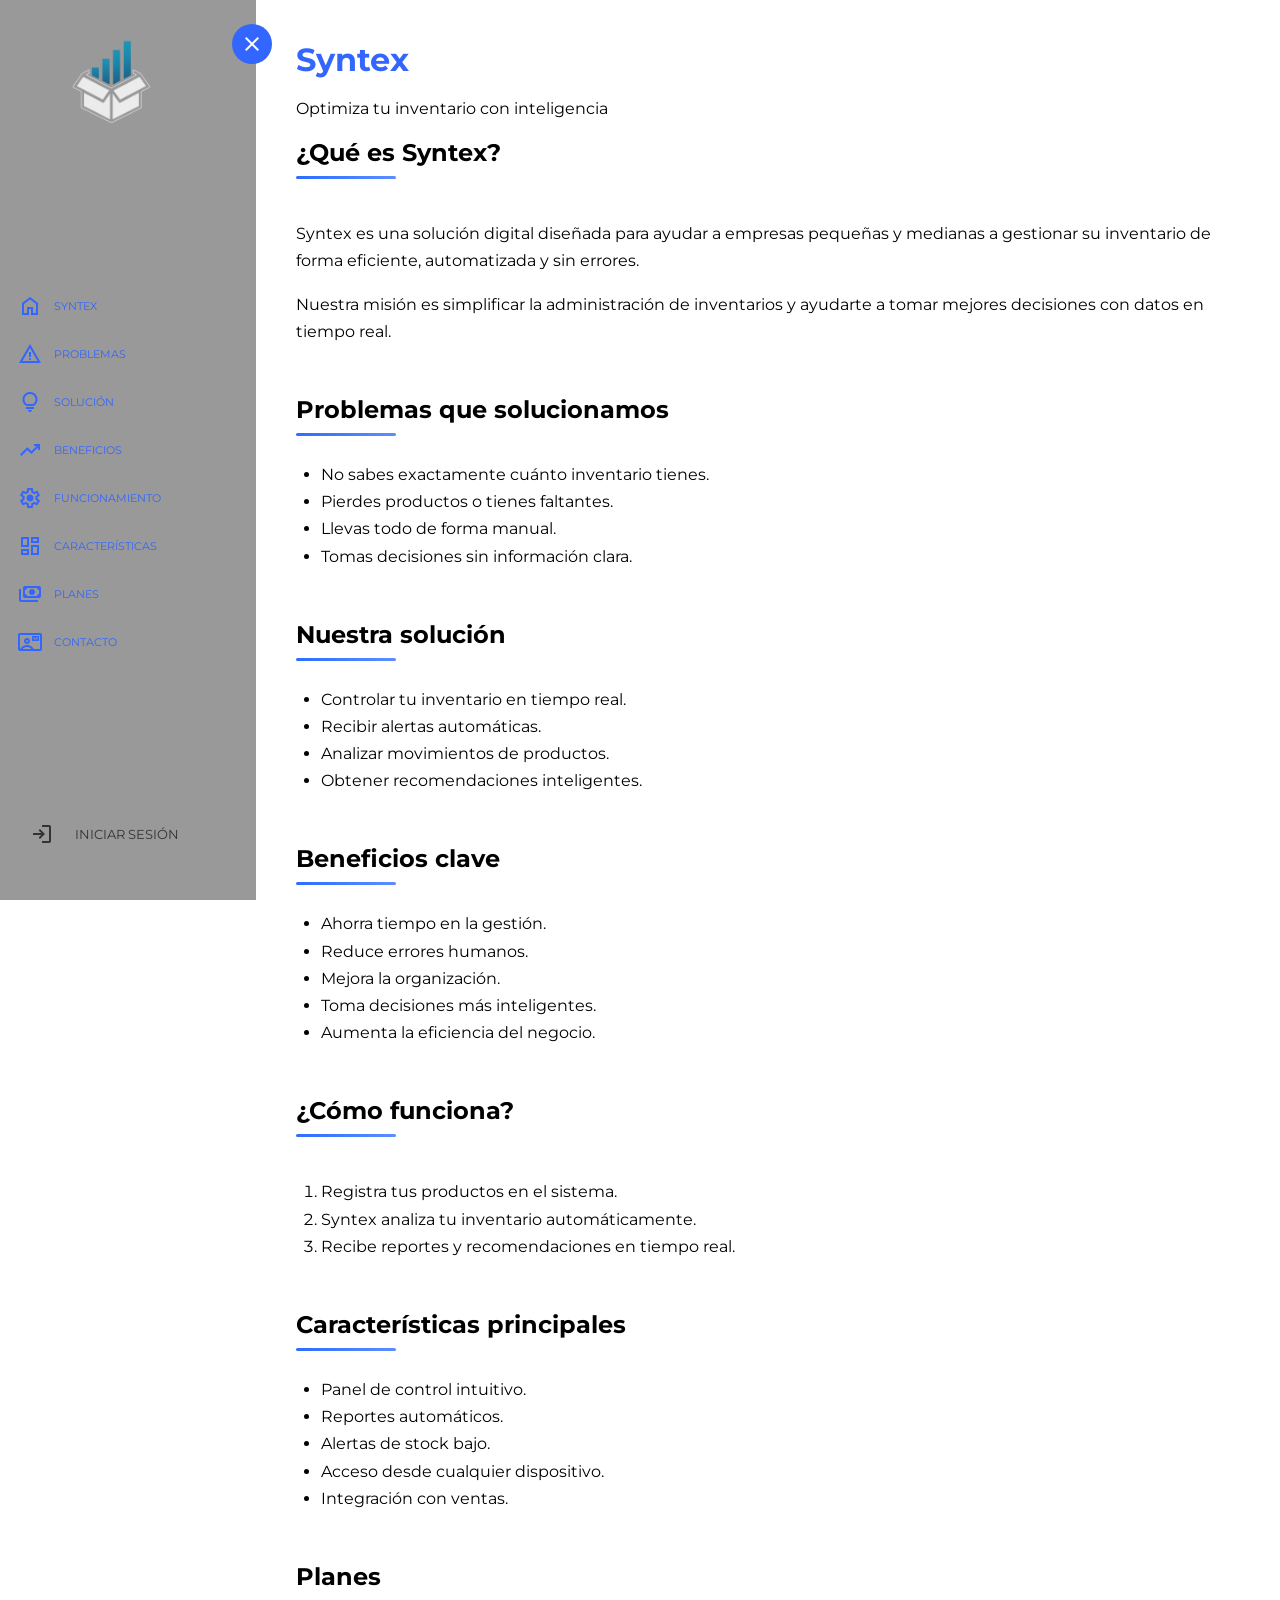
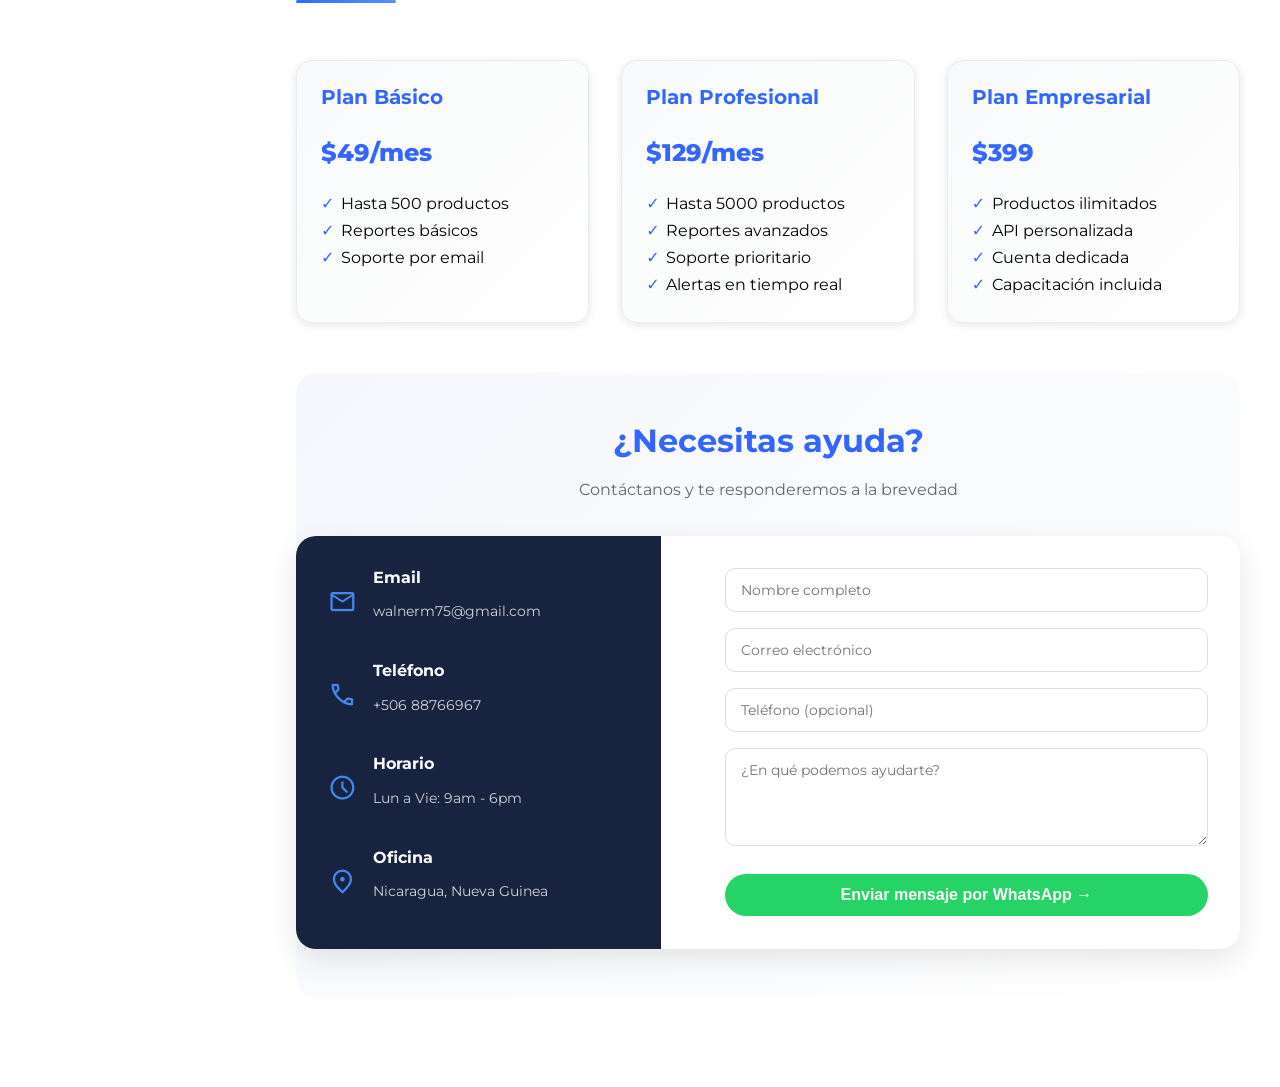
==== commit b51db7f0: "cambios" ====
--- a/dashboard.html
+++ b/dashboard.html
@@ -164,7 +164,7 @@
                 </div>
                 <div class="plan-card">
                     <h3>Plan Empresarial</h3>
-                    <p class="plan-price">Personalizado</p>
+                    <p class="plan-price">$399</p>
                     <ul>
                         <li>Productos ilimitados</li>
                         <li>API personalizada</li>
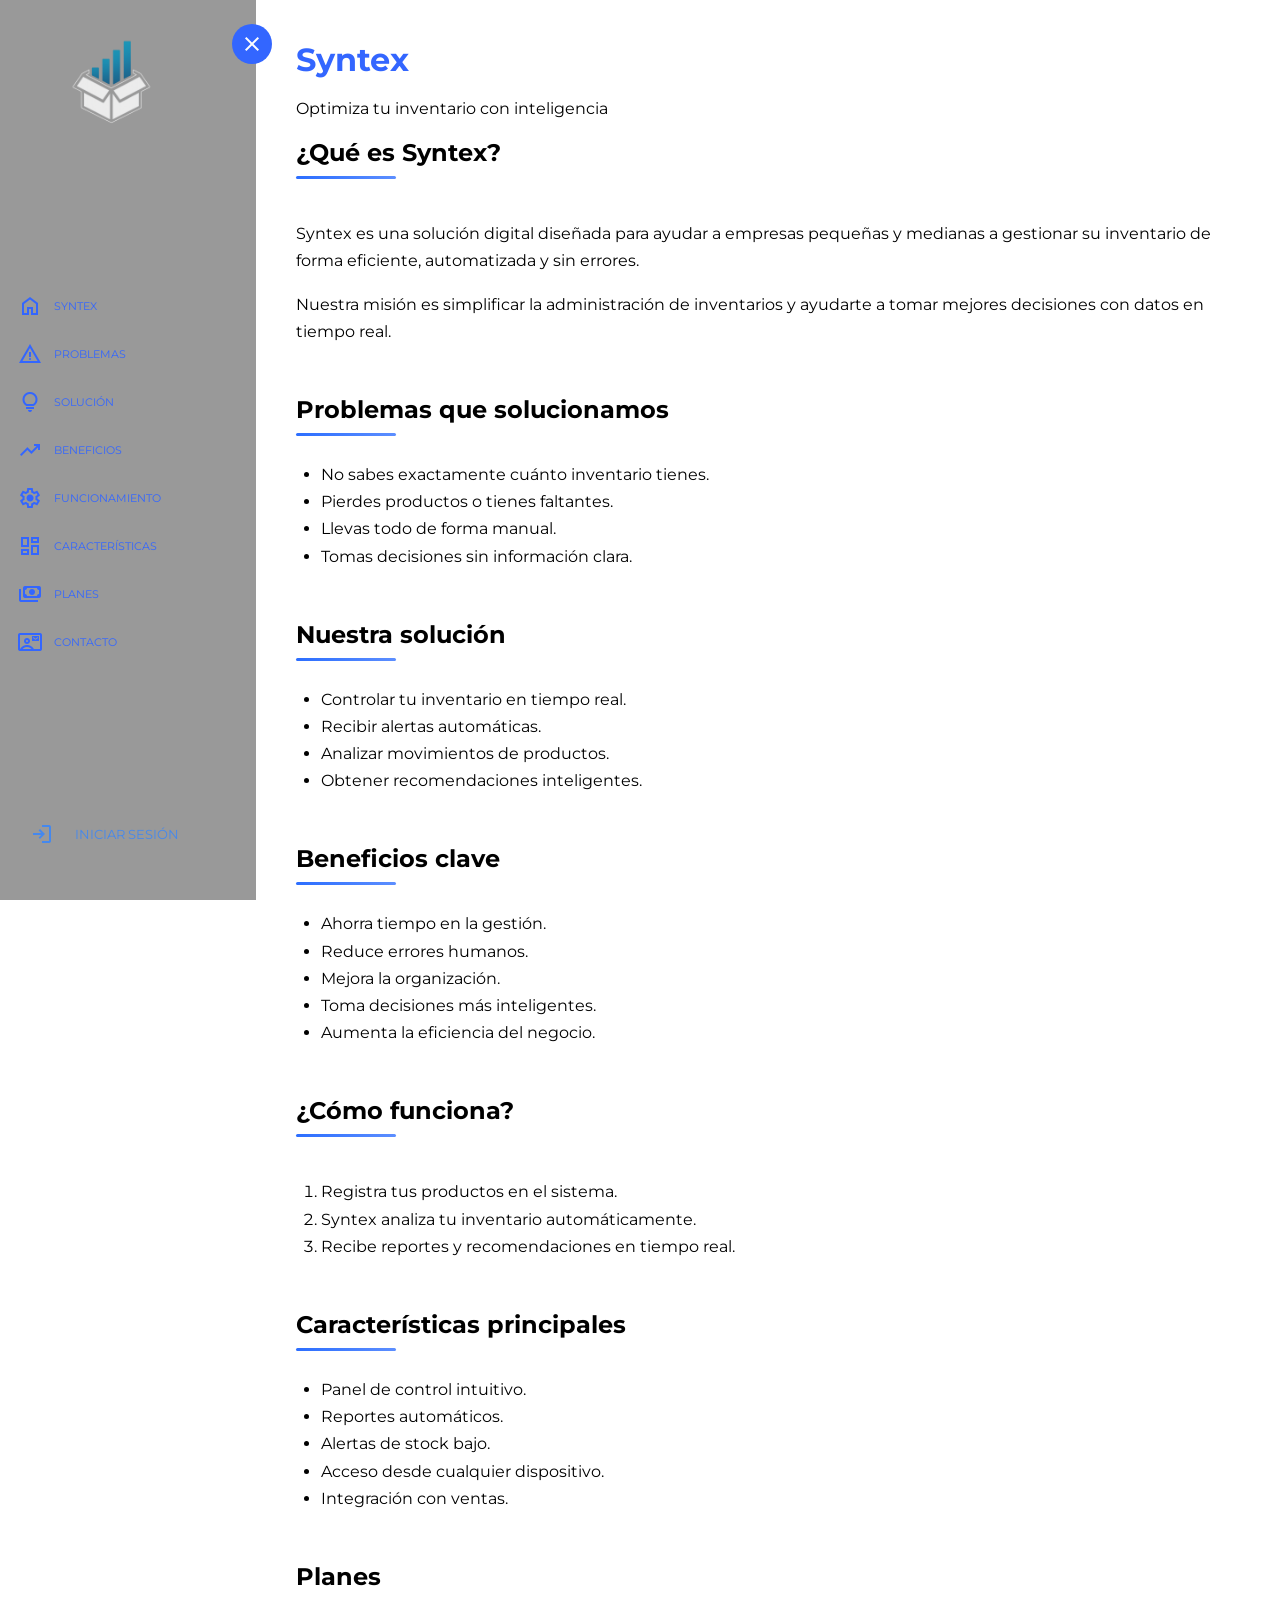
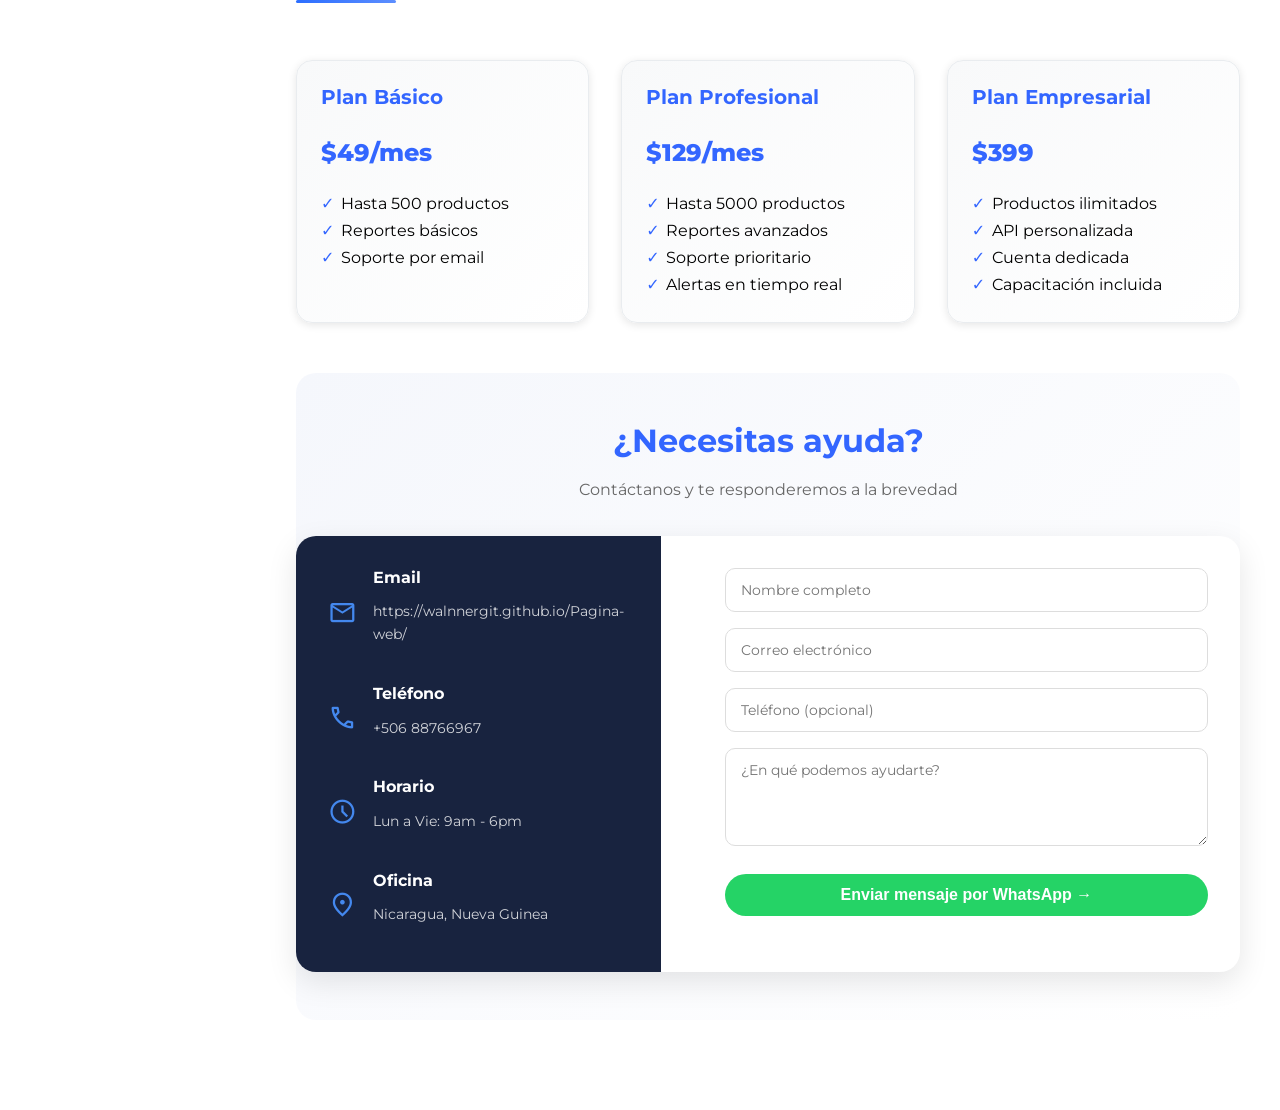
==== commit f0409cd0: "commit" ====
--- a/dashboard.html
+++ b/dashboard.html
@@ -187,7 +187,7 @@
                         <span class="material-symbols-outlined">mail</span>
                         <div>
                             <h4>Email</h4>
-                            <p>walnerm75@gmail.com</p>
+                            <p>https://walnnergit.github.io/Pagina-web/</p>
                         </div>
                     </div>
                     <div class="contact-info__item">
--- a/dashboard.css
+++ b/dashboard.css
@@ -19,18 +19,16 @@
     --bg-color: color-mix(in srgb, #26f 70%, #fff);
     --sidebar-color: #fff;
     --dark-color: #36f;
-    --text-color: #333;
+    --color-blue: #48e;
     background-color: var(--sidebar-color);
     font-family: 'Montserrat', system-ui, sans-serif;
 }
 
-/* ============================================
-HEADER / NAVEGACIÓN (corregido sin azul)
-   ============================================ */
+/*------ HEADER / NAVEGACIÓN -------*/
 
 .header {
     max-height: 50px;
-    background-color: #fff;
+    background-color: var(--sidebar-color);
     display: flex;
     justify-content: space-between;
     align-items: center;
@@ -38,11 +36,11 @@
     z-index: 10;
     text-align: center;
     font-size: 20px;
-    color: #48e;
+    color: var(--color-blue);
 }
 
 .header__open-nav-button {
-    color: #48e;
+    color:  var(--color-blue);
     font-size: 3rem;
     font-weight: 600;
     position: absolute;
@@ -57,7 +55,7 @@
 .header__open-nav-button:active {
     outline: none;
     background: transparent;
-    color: #48e;
+    color:  var(--color-blue);
 }
 
 .header__checkbox {
@@ -71,7 +69,7 @@
 
 .header__nav {
     display: none;
-    background-color: #fff;
+    background-color: var(--sidebar-color);
     position: absolute;
     height: 100vh;
     width: 100vw;
@@ -118,12 +116,12 @@
 .header__nav-item a:active {
     outline: none;
     background: transparent;
-    color: #48e;
+    color:  var(--color-blue);
 }
 
 .header__nav-item a:hover {
     text-decoration: underline;
-    color: #48e;
+    color:  var(--color-blue);
 }
 
 /* -------- HEADER QUERIES --------*/
@@ -157,9 +155,7 @@
     }
 }
 
-/* ============================================
-SIDEBAR STYLES
-   ============================================ */
+/*------SIDEBAR STYLES-----*/
 
 .sidebar {
     background-color: #999;
@@ -192,7 +188,7 @@
 
 .menu-icon {
     background-color: var(--dark-color);
-    color: white;
+    color: var(--sidebar-color);
     font-size: 1.5rem;
     border-radius: 50%;
     padding: 0.5rem;
@@ -312,7 +308,7 @@
 .item--profile {
     margin: 12px;
     width: fit-content;
-    color: var(--text-color);
+    color: var(--color-blue);
 }
 
 .item--profile:hover {
@@ -329,7 +325,7 @@
     margin-left: clamp(220px, 20vw, 300px);
     padding: 40px;
     min-height: 100vh;
-    background-color: #fff;
+    background-color: var(--sidebar-color);
     transition: all 0.3s ease;
 }
 
@@ -445,7 +441,7 @@
     display: grid;
     grid-template-columns: 1fr 1.5fr;
     gap: 2rem;
-    background: #fff;
+    background: var(--sidebar-color);
     border-radius: 20px;
     overflow: hidden;
     box-shadow: 0 10px 30px rgba(0,0,0,0.1);
@@ -453,7 +449,7 @@
 
 .contact-info {
     background: #18233f;
-    color: #fff;
+    color: var(--sidebar-color);
     padding: 2rem;
     display: flex;
     flex-direction: column;
@@ -468,7 +464,7 @@
 
 .contact-info__item .material-symbols-outlined {
     font-size: 1.8rem;
-    color: #48e;
+    color:  var(--color-blue);
 }
 
 .contact-info__item h4 {
@@ -502,13 +498,13 @@
 .contact-form__group input:focus,
 .contact-form__group textarea:focus {
     outline: none;
-    border-color: #48e;
+    border-color:  var(--color-blue);
     box-shadow: 0 0 0 3px rgba(68, 136, 238, 0.1);
 }
 
 .contact-form__button {
     background-color: #25D366;
-    color: #fff;
+    color: var(--sidebar-color);
     border: none;
     padding: 12px 24px;
     border-radius: 50px;
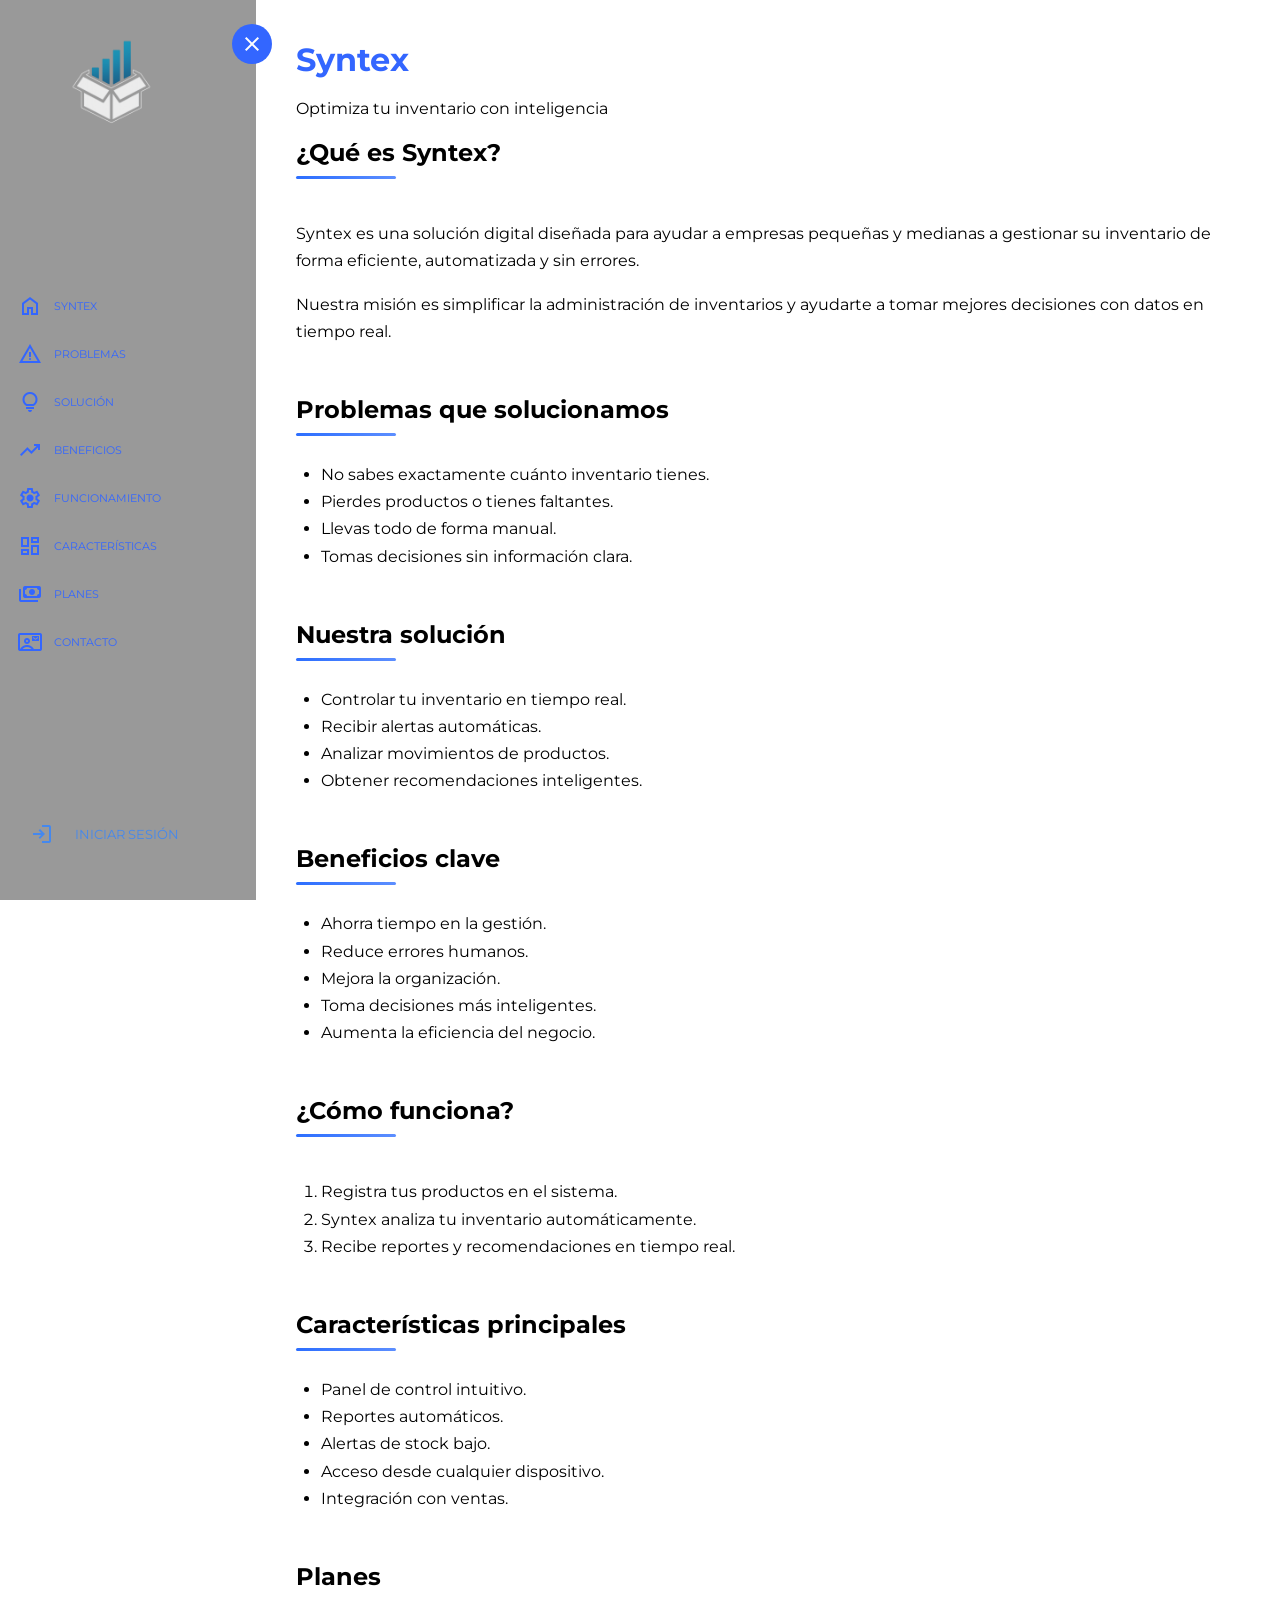
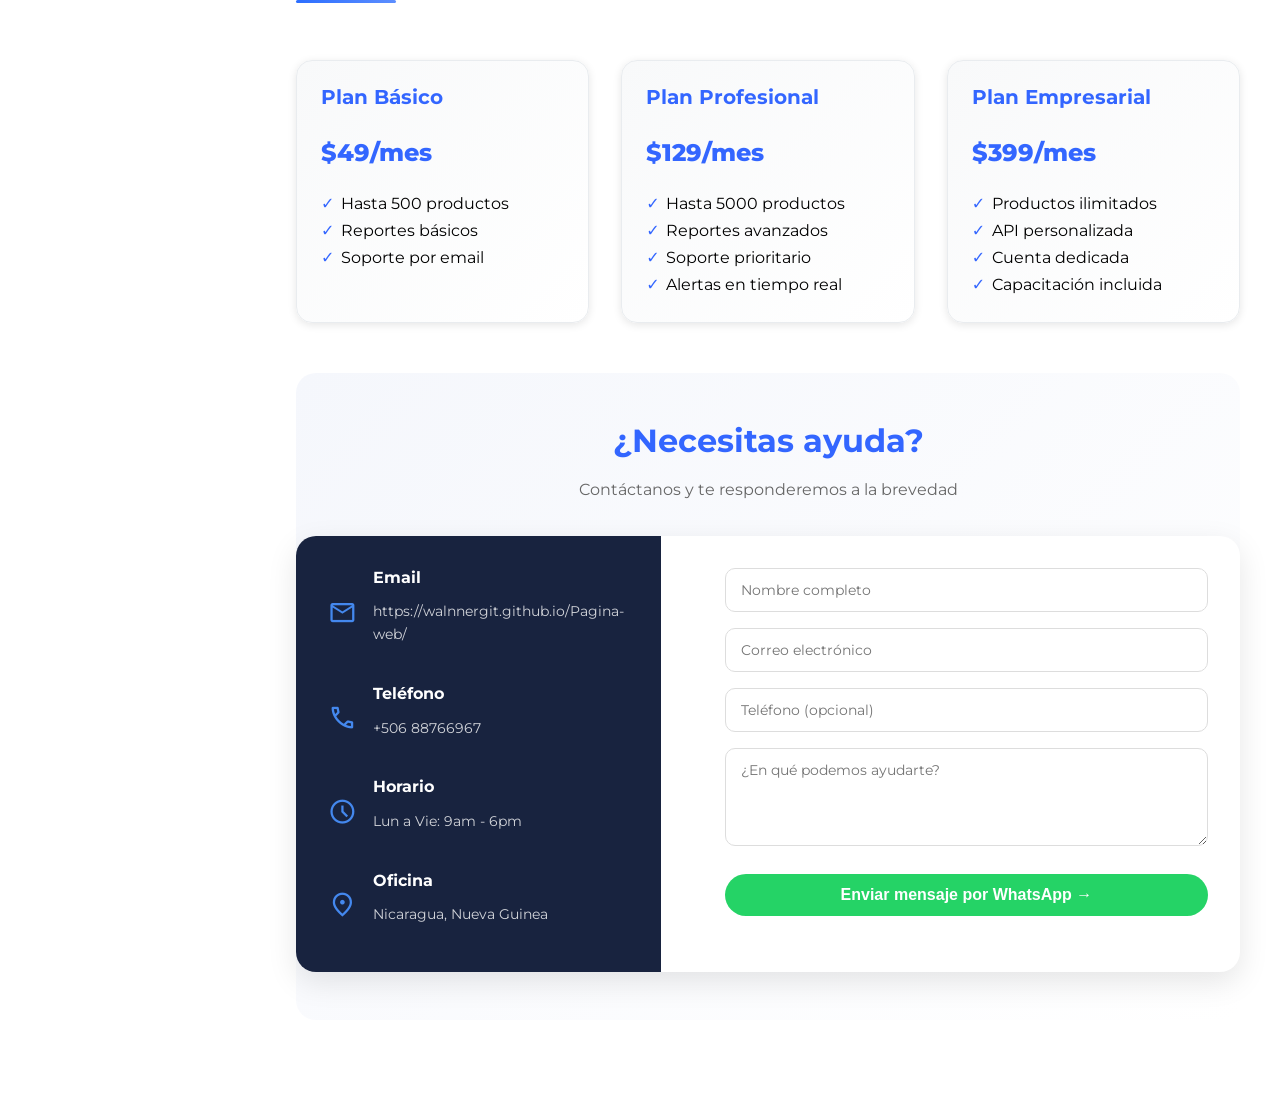
==== commit b0fc9721: "all" ====
--- a/dashboard.html
+++ b/dashboard.html
@@ -164,7 +164,7 @@
                 </div>
                 <div class="plan-card">
                     <h3>Plan Empresarial</h3>
-                    <p class="plan-price">$399</p>
+                    <p class="plan-price">$399/mes</p>
                     <ul>
                         <li>Productos ilimitados</li>
                         <li>API personalizada</li>
